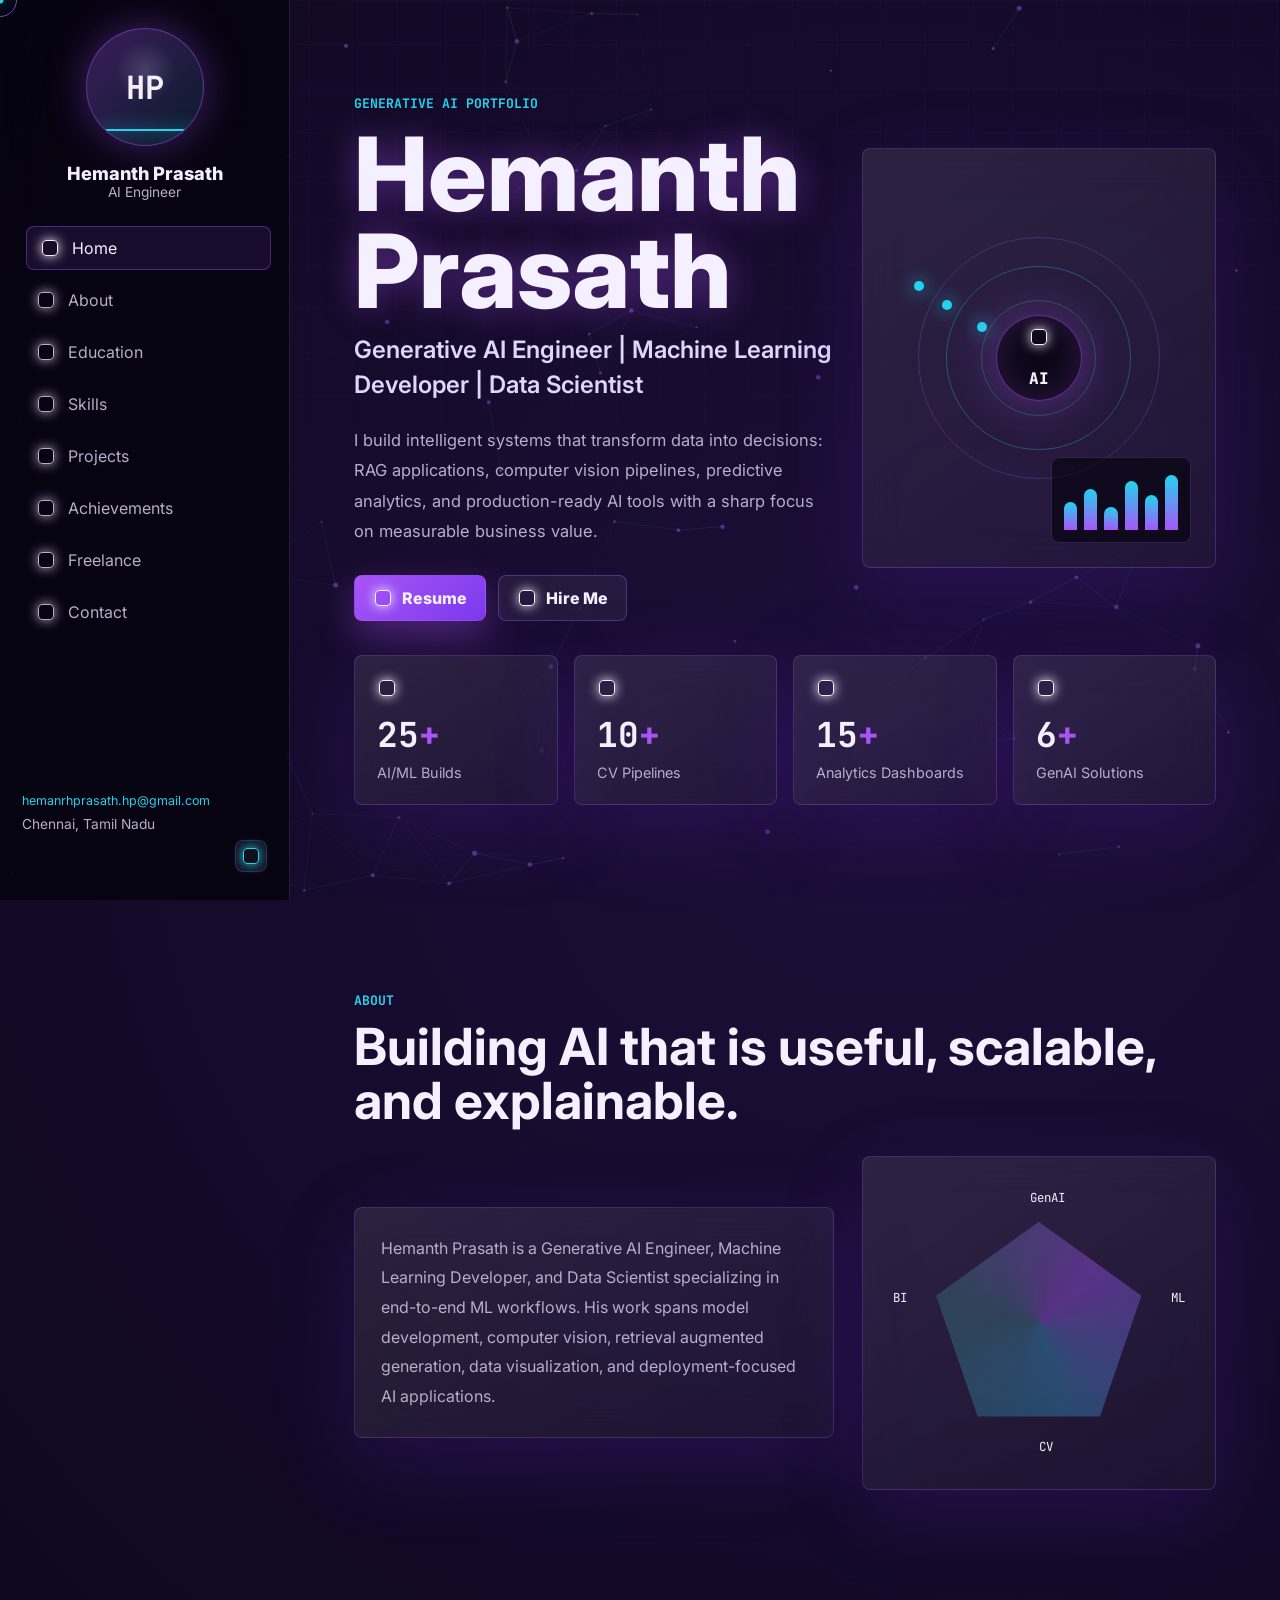
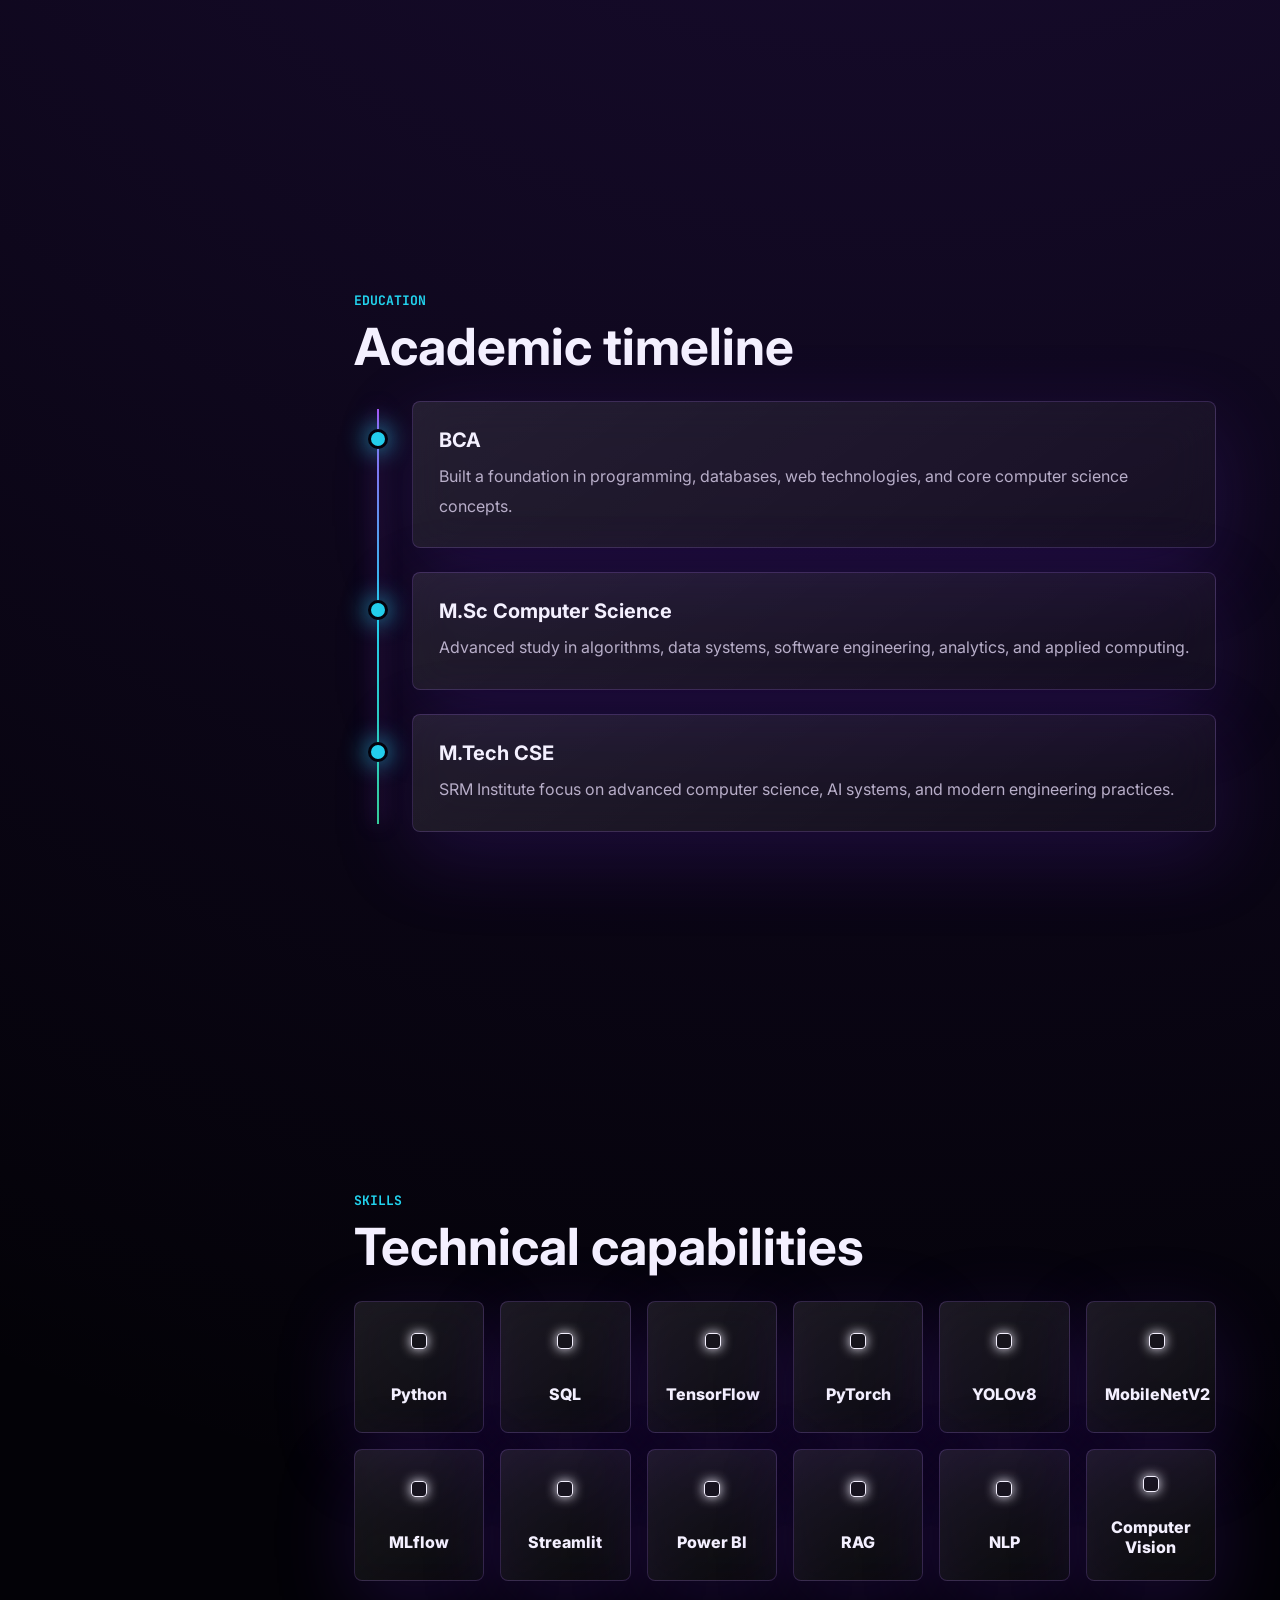
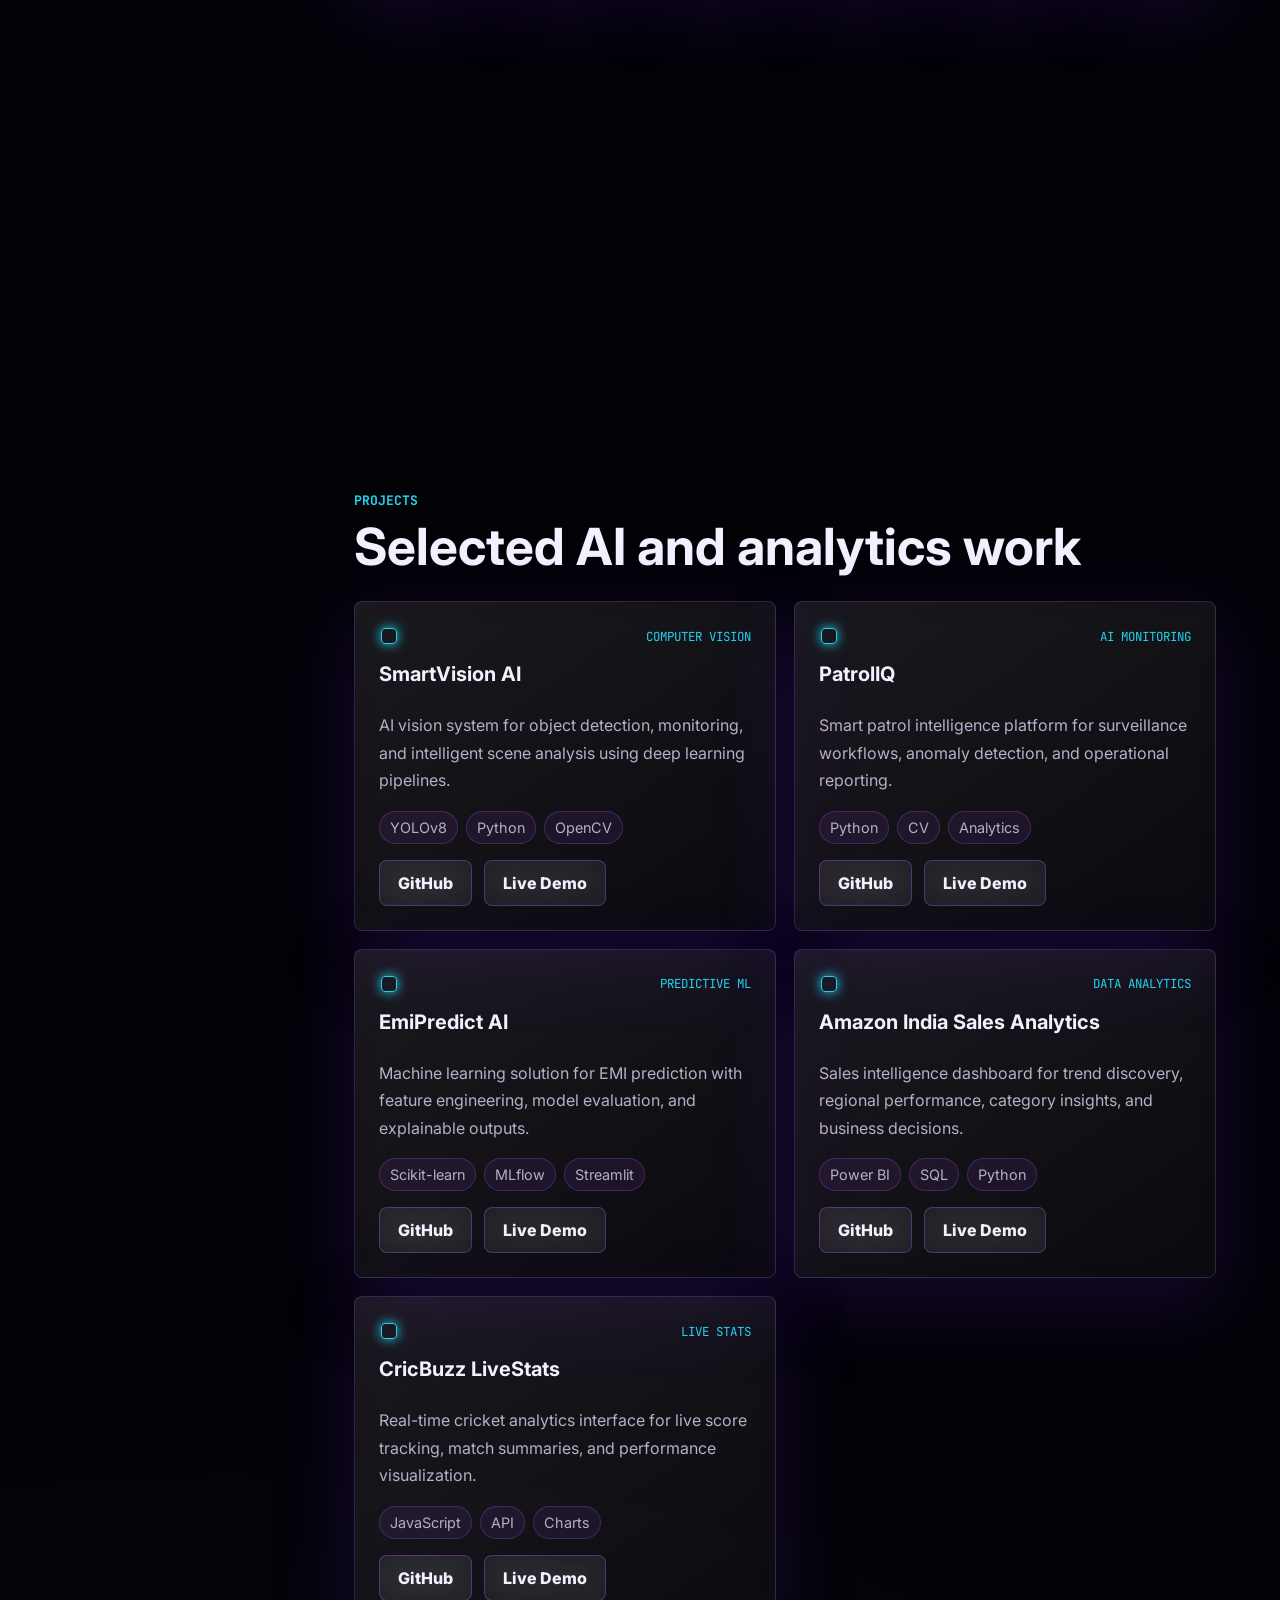
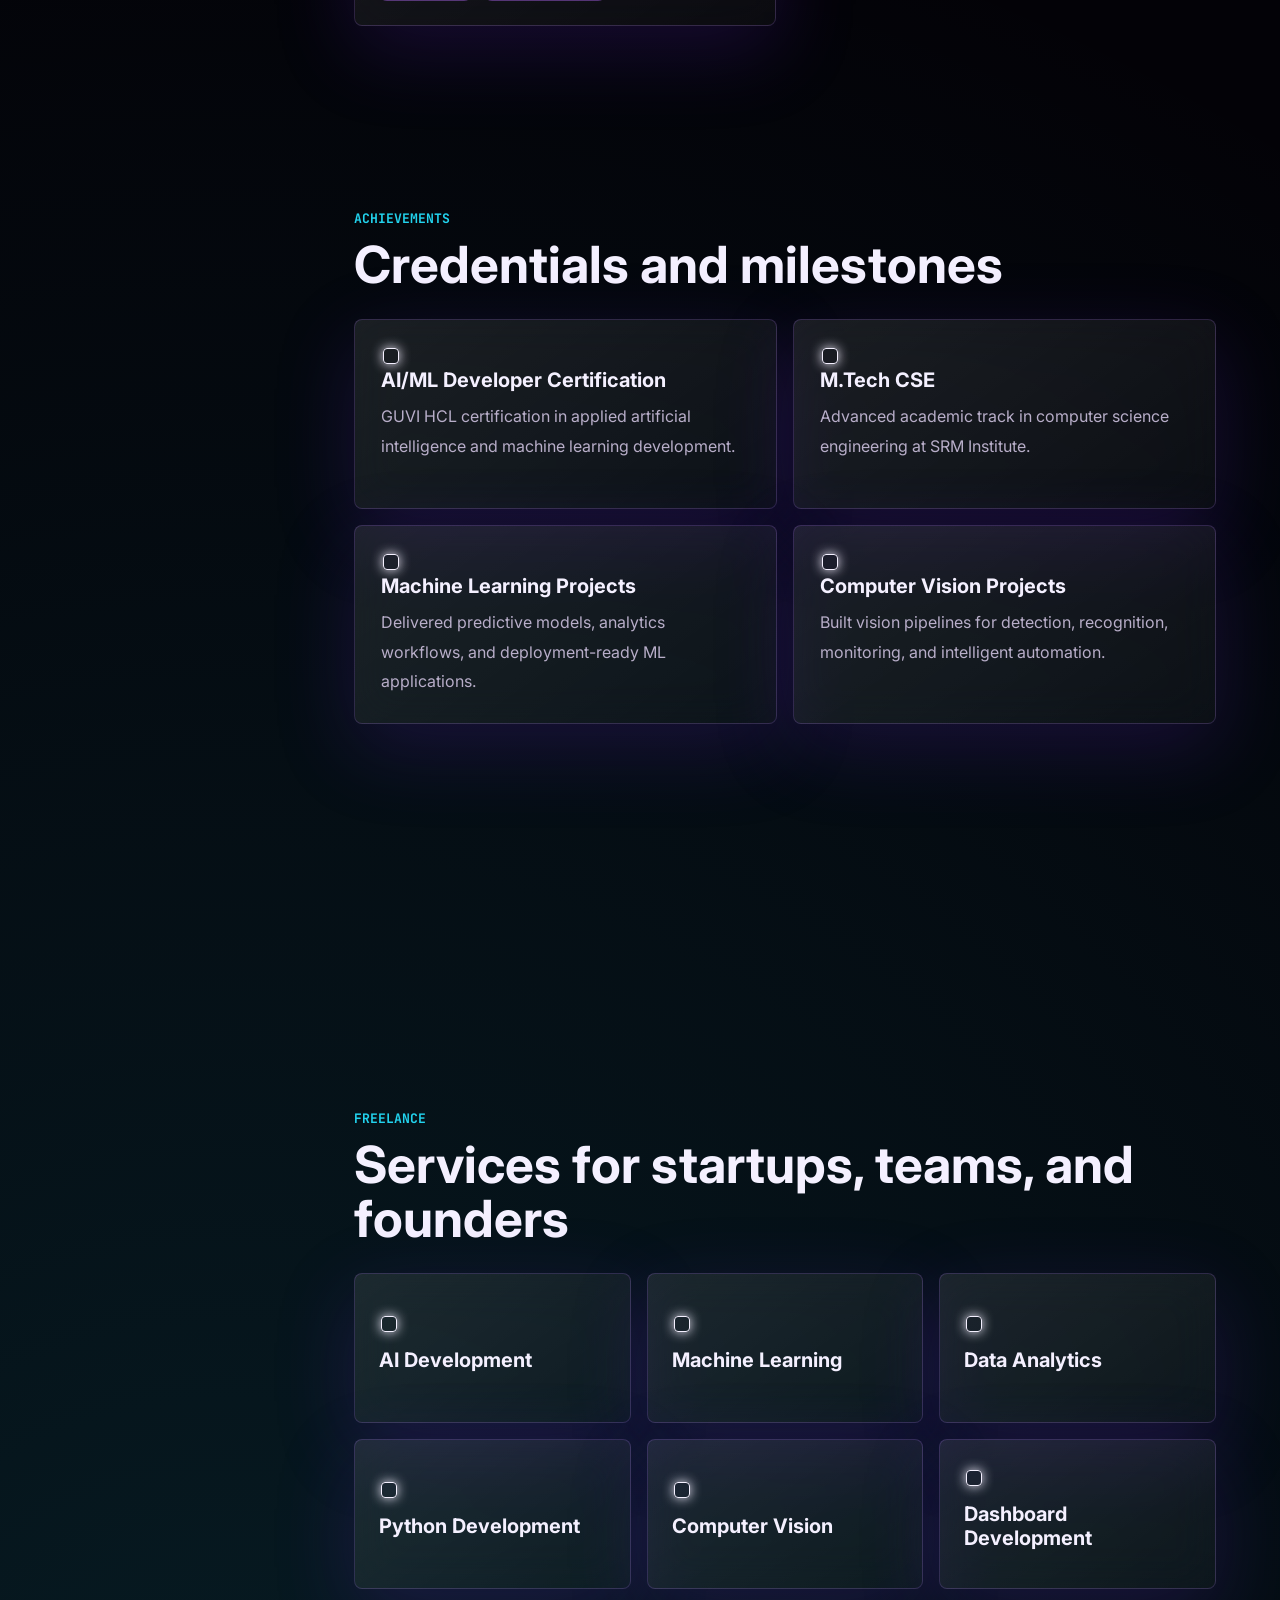
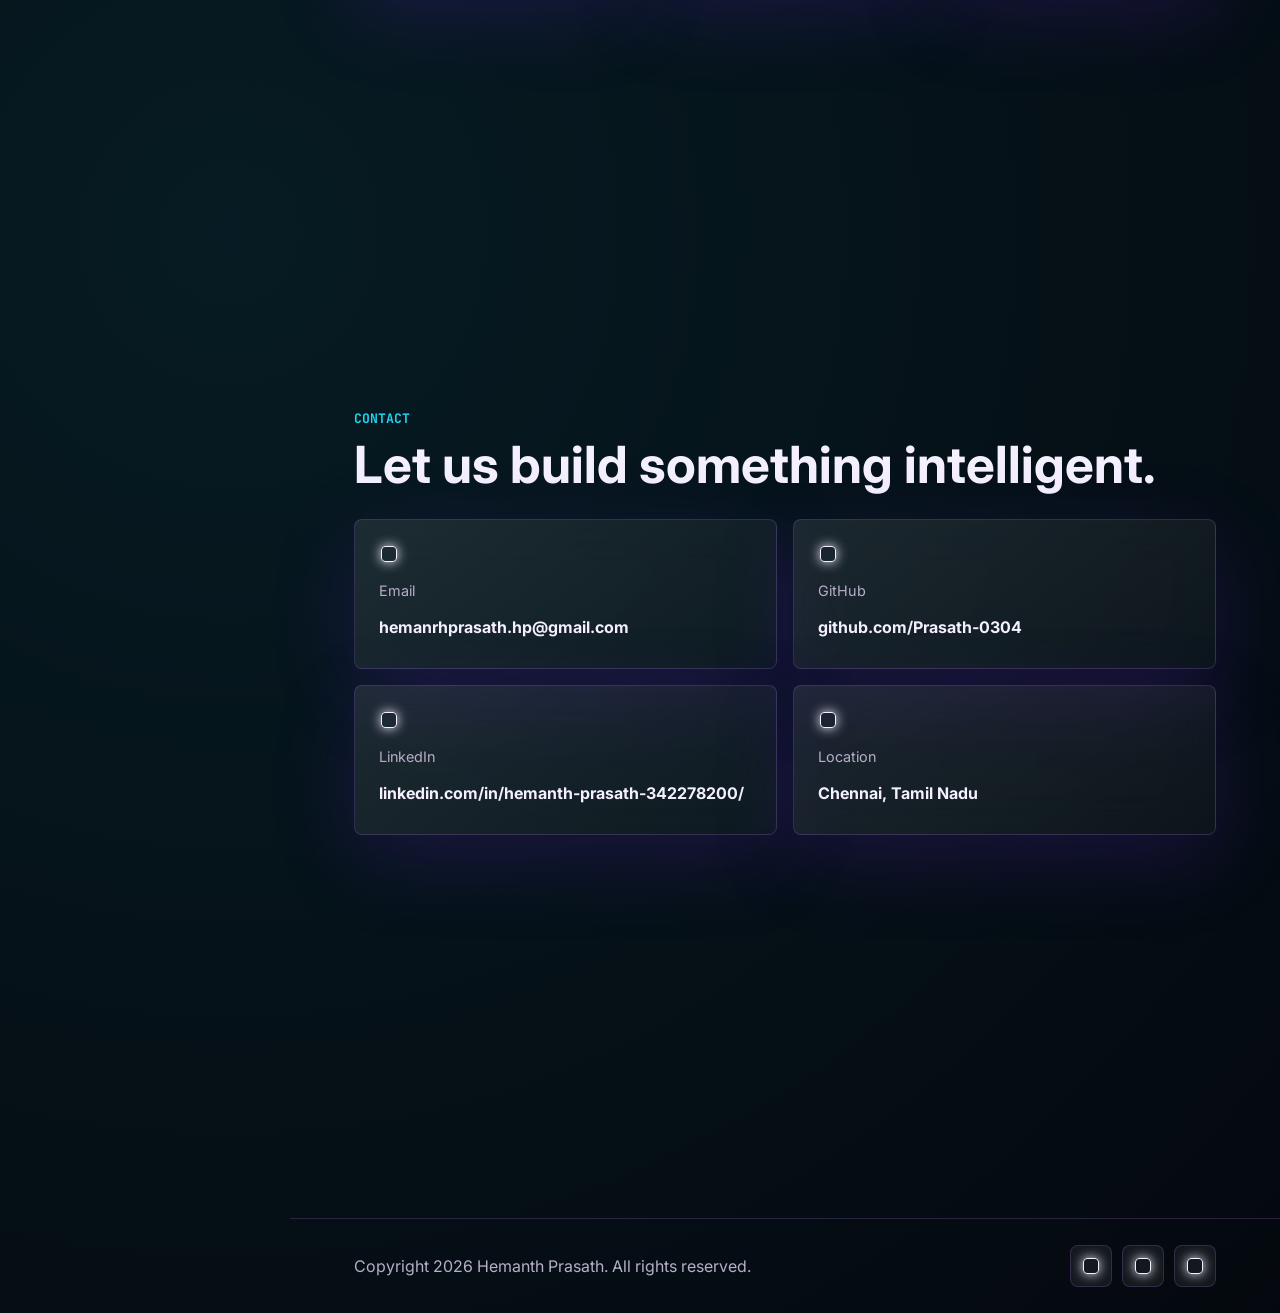
==== index.html @ 5773d4ce "Add files via upload" ====
<!DOCTYPE html>
<html lang="en">
<head>
  <meta charset="UTF-8">
  <meta name="viewport" content="width=device-width, initial-scale=1.0">
  <meta name="description" content="Premium futuristic portfolio of Hemanth Prasath, Generative AI Engineer, Machine Learning Developer, and Data Scientist.">
  <title>Hemanth Prasath | Generative AI Engineer</title>
  <link rel="preconnect" href="https://fonts.googleapis.com">
  <link rel="preconnect" href="https://fonts.gstatic.com" crossorigin>
  <link href="https://fonts.googleapis.com/css2?family=Inter:wght@400;500;600;700;800&family=JetBrains+Mono:wght@500;700&display=swap" rel="stylesheet">
  <link rel="stylesheet" href="style.css">
</head>
<body>
  <div class="loader" id="loader" aria-label="Loading portfolio">
    <div class="loader-core">
      <span></span>
      <p>Initializing AI Portfolio</p>
    </div>
  </div>

  <div class="cursor-dot" aria-hidden="true"></div>
  <div class="cursor-ring" aria-hidden="true"></div>
  <div class="scroll-progress" id="scrollProgress" aria-hidden="true"></div>
  <canvas id="neuralCanvas" aria-hidden="true"></canvas>

  <aside class="sidebar" aria-label="Primary navigation">
    <div class="profile">
      <div class="profile-image" aria-label="Profile image">
        <img src="assets/images/profile.png" alt="Hemanth Prasath" onerror="this.style.display='none'; this.nextElementSibling.style.display='grid';">
        <span style="display:none;">HP</span>
        <div class="scan-line"></div>
      </div>
      <h2>Hemanth Prasath</h2>
      <p>AI Engineer</p>
    </div>

    <nav class="nav-links">
      <a href="#home" class="active"><i data-lucide="home"></i><span>Home</span></a>
      <a href="#about"><i data-lucide="user-round"></i><span>About</span></a>
      <a href="#education"><i data-lucide="graduation-cap"></i><span>Education</span></a>
      <a href="#skills"><i data-lucide="cpu"></i><span>Skills</span></a>
      <a href="#projects"><i data-lucide="folder-code"></i><span>Projects</span></a>
      <a href="#achievements"><i data-lucide="award"></i><span>Achievements</span></a>
      <a href="#freelance"><i data-lucide="briefcase-business"></i><span>Freelance</span></a>
      <a href="#contact"><i data-lucide="send"></i><span>Contact</span></a>
    </nav>

    <div class="sidebar-footer">
      <a href="mailto:hemanrhprasath.hp@gmail.com">hemanrhprasath.hp@gmail.com</a>
      <span>Chennai, Tamil Nadu</span>
      <a href="admin/login.html" class="admin-gate" title="Admin Login"><i data-lucide="lock"></i></a>
    </div>
  </aside>

  <main class="content">
    <section id="home" class="hero section">
      <div class="hero-grid">
        <div class="hero-copy reveal">
          <p class="eyebrow">Generative AI Portfolio</p>
          <h1>Hemanth Prasath</h1>
          <h3>Generative AI Engineer | Machine Learning Developer | Data Scientist</h3>
          <p class="intro">
            I build intelligent systems that transform data into decisions: RAG applications, computer vision pipelines,
            predictive analytics, and production-ready AI tools with a sharp focus on measurable business value.
          </p>
          <div class="hero-actions">
            <a class="btn primary" href="assets/resume.pdf" download><i data-lucide="download"></i>Resume</a>
            <a class="btn secondary" href="#contact"><i data-lucide="handshake"></i>Hire Me</a>
          </div>
        </div>

        <div class="hero-panel reveal">
          <div class="ai-orbit">
            <div class="orbit-ring ring-one"></div>
            <div class="orbit-ring ring-two"></div>
            <div class="orbit-ring ring-three"></div>
            <div class="core-chip">
              <i data-lucide="brain-circuit"></i>
              <span>AI</span>
            </div>
          </div>
          <div class="mini-graph" aria-label="Animated analytics graph">
            <span style="--height: 46%"></span>
            <span style="--height: 68%"></span>
            <span style="--height: 38%"></span>
            <span style="--height: 82%"></span>
            <span style="--height: 58%"></span>
            <span style="--height: 92%"></span>
          </div>
        </div>
      </div>

      <div class="stats-grid reveal">
        <article class="stat-card">
          <i data-lucide="layers-3"></i>
          <strong data-counter="25">0</strong>
          <span>AI/ML Builds</span>
        </article>
        <article class="stat-card">
          <i data-lucide="scan-eye"></i>
          <strong data-counter="10">0</strong>
          <span>CV Pipelines</span>
        </article>
        <article class="stat-card">
          <i data-lucide="database-zap"></i>
          <strong data-counter="15">0</strong>
          <span>Analytics Dashboards</span>
        </article>
        <article class="stat-card">
          <i data-lucide="sparkles"></i>
          <strong data-counter="6">0</strong>
          <span>GenAI Solutions</span>
        </article>
      </div>
    </section>

    <section id="about" class="section">
      <div class="section-header reveal">
        <p class="eyebrow">About</p>
        <h2>Building AI that is useful, scalable, and explainable.</h2>
      </div>
      <div class="about-grid">
        <div class="glass-card reveal">
          <p>
            Hemanth Prasath is a Generative AI Engineer, Machine Learning Developer, and Data Scientist specializing in
            end-to-end ML workflows. His work spans model development, computer vision, retrieval augmented generation,
            data visualization, and deployment-focused AI applications.
          </p>
        </div>
        <div class="glass-card reveal">
          <div class="radar-chart">
            <div class="radar-grid"></div>
            <span class="radar-label l1">GenAI</span>
            <span class="radar-label l2">ML</span>
            <span class="radar-label l3">CV</span>
            <span class="radar-label l4">BI</span>
          </div>
        </div>
      </div>
    </section>

    <section id="education" class="section">
      <div class="section-header reveal">
        <p class="eyebrow">Education</p>
        <h2>Academic timeline</h2>
      </div>
      <div class="timeline">
        <article class="timeline-item reveal">
          <span class="timeline-dot"></span>
          <div class="glass-card">
            <h3>BCA</h3>
            <p>Built a foundation in programming, databases, web technologies, and core computer science concepts.</p>
          </div>
        </article>
        <article class="timeline-item reveal">
          <span class="timeline-dot"></span>
          <div class="glass-card">
            <h3>M.Sc Computer Science</h3>
            <p>Advanced study in algorithms, data systems, software engineering, analytics, and applied computing.</p>
          </div>
        </article>
        <article class="timeline-item reveal">
          <span class="timeline-dot"></span>
          <div class="glass-card">
            <h3>M.Tech CSE</h3>
            <p>SRM Institute focus on advanced computer science, AI systems, and modern engineering practices.</p>
          </div>
        </article>
      </div>
    </section>

    <section id="skills" class="section">
      <div class="section-header reveal">
        <p class="eyebrow">Skills</p>
        <h2>Technical capabilities</h2>
      </div>
      <div class="skills-grid">
        <article class="skill-card reveal"><i data-lucide="code-2"></i><span>Python</span></article>
        <article class="skill-card reveal"><i data-lucide="database"></i><span>SQL</span></article>
        <article class="skill-card reveal"><i data-lucide="network"></i><span>TensorFlow</span></article>
        <article class="skill-card reveal"><i data-lucide="flame"></i><span>PyTorch</span></article>
        <article class="skill-card reveal"><i data-lucide="scan-search"></i><span>YOLOv8</span></article>
        <article class="skill-card reveal"><i data-lucide="smartphone"></i><span>MobileNetV2</span></article>
        <article class="skill-card reveal"><i data-lucide="git-branch"></i><span>MLflow</span></article>
        <article class="skill-card reveal"><i data-lucide="panel-top"></i><span>Streamlit</span></article>
        <article class="skill-card reveal"><i data-lucide="bar-chart-3"></i><span>Power BI</span></article>
        <article class="skill-card reveal"><i data-lucide="messages-square"></i><span>RAG</span></article>
        <article class="skill-card reveal"><i data-lucide="text-search"></i><span>NLP</span></article>
        <article class="skill-card reveal"><i data-lucide="eye"></i><span>Computer Vision</span></article>
      </div>
    </section>

    <section id="projects" class="section">
      <div class="section-header reveal">
        <p class="eyebrow">Projects</p>
        <h2>Selected AI and analytics work</h2>
      </div>
      <div class="project-grid">
        <article class="project-card reveal">
          <div class="project-top"><i data-lucide="scan-eye"></i><span>Computer Vision</span></div>
          <h3>SmartVision AI</h3>
          <p>AI vision system for object detection, monitoring, and intelligent scene analysis using deep learning pipelines.</p>
          <div class="stack"><span>YOLOv8</span><span>Python</span><span>OpenCV</span></div>
          <div class="project-actions"><a href="#" class="btn ghost">GitHub</a><a href="#" class="btn ghost">Live Demo</a></div>
        </article>
        <article class="project-card reveal">
          <div class="project-top"><i data-lucide="shield-check"></i><span>AI Monitoring</span></div>
          <h3>PatrolIQ</h3>
          <p>Smart patrol intelligence platform for surveillance workflows, anomaly detection, and operational reporting.</p>
          <div class="stack"><span>Python</span><span>CV</span><span>Analytics</span></div>
          <div class="project-actions"><a href="#" class="btn ghost">GitHub</a><a href="#" class="btn ghost">Live Demo</a></div>
        </article>
        <article class="project-card reveal">
          <div class="project-top"><i data-lucide="calculator"></i><span>Predictive ML</span></div>
          <h3>EmiPredict AI</h3>
          <p>Machine learning solution for EMI prediction with feature engineering, model evaluation, and explainable outputs.</p>
          <div class="stack"><span>Scikit-learn</span><span>MLflow</span><span>Streamlit</span></div>
          <div class="project-actions"><a href="#" class="btn ghost">GitHub</a><a href="#" class="btn ghost">Live Demo</a></div>
        </article>
        <article class="project-card reveal">
          <div class="project-top"><i data-lucide="shopping-bag"></i><span>Data Analytics</span></div>
          <h3>Amazon India Sales Analytics</h3>
          <p>Sales intelligence dashboard for trend discovery, regional performance, category insights, and business decisions.</p>
          <div class="stack"><span>Power BI</span><span>SQL</span><span>Python</span></div>
          <div class="project-actions"><a href="#" class="btn ghost">GitHub</a><a href="#" class="btn ghost">Live Demo</a></div>
        </article>
        <article class="project-card reveal">
          <div class="project-top"><i data-lucide="activity"></i><span>Live Stats</span></div>
          <h3>CricBuzz LiveStats</h3>
          <p>Real-time cricket analytics interface for live score tracking, match summaries, and performance visualization.</p>
          <div class="stack"><span>JavaScript</span><span>API</span><span>Charts</span></div>
          <div class="project-actions"><a href="#" class="btn ghost">GitHub</a><a href="#" class="btn ghost">Live Demo</a></div>
        </article>
      </div>
    </section>

    <section id="achievements" class="section">
      <div class="section-header reveal">
        <p class="eyebrow">Achievements</p>
        <h2>Credentials and milestones</h2>
      </div>
      <div class="achievement-grid">
        <article class="glass-card achievement-card reveal"><i data-lucide="badge-check"></i><h3>AI/ML Developer Certification</h3><p>GUVI HCL certification in applied artificial intelligence and machine learning development.</p></article>
        <article class="glass-card achievement-card reveal"><i data-lucide="graduation-cap"></i><h3>M.Tech CSE</h3><p>Advanced academic track in computer science engineering at SRM Institute.</p></article>
        <article class="glass-card achievement-card reveal"><i data-lucide="workflow"></i><h3>Machine Learning Projects</h3><p>Delivered predictive models, analytics workflows, and deployment-ready ML applications.</p></article>
        <article class="glass-card achievement-card reveal"><i data-lucide="camera"></i><h3>Computer Vision Projects</h3><p>Built vision pipelines for detection, recognition, monitoring, and intelligent automation.</p></article>
      </div>
    </section>

    <section id="freelance" class="section">
      <div class="section-header reveal">
        <p class="eyebrow">Freelance</p>
        <h2>Services for startups, teams, and founders</h2>
      </div>
      <div class="services-grid">
        <article class="service-card reveal"><i data-lucide="brain"></i><h3>AI Development</h3></article>
        <article class="service-card reveal"><i data-lucide="bot"></i><h3>Machine Learning</h3></article>
        <article class="service-card reveal"><i data-lucide="chart-no-axes-combined"></i><h3>Data Analytics</h3></article>
        <article class="service-card reveal"><i data-lucide="file-code-2"></i><h3>Python Development</h3></article>
        <article class="service-card reveal"><i data-lucide="scan-line"></i><h3>Computer Vision</h3></article>
        <article class="service-card reveal"><i data-lucide="layout-dashboard"></i><h3>Dashboard Development</h3></article>
      </div>
    </section>

    <section id="contact" class="section contact-section">
      <div class="section-header reveal">
        <p class="eyebrow">Contact</p>
        <h2>Let us build something intelligent.</h2>
      </div>
      <div class="contact-grid">
        <a class="contact-card reveal" href="mailto:hemanrhprasath.hp@gmail.com"><i data-lucide="mail"></i><span>Email</span><strong>hemanrhprasath.hp@gmail.com</strong></a>
        <a class="contact-card reveal" href="https://github.com/Prasath-0304" target="_blank" rel="noreferrer"><i data-lucide="github"></i><span>GitHub</span><strong>github.com/Prasath-0304</strong></a>
        <a class="contact-card reveal" href="https://www.linkedin.com/in/hemanth-prasath-342278200/" target="_blank" rel="noreferrer"><i data-lucide="linkedin"></i><span>LinkedIn</span><strong>linkedin.com/in/hemanth-prasath-342278200/</strong></a>
        <div class="contact-card reveal"><i data-lucide="map-pin"></i><span>Location</span><strong>Chennai, Tamil Nadu</strong></div>
      </div>
    </section>

    <footer class="footer">
      <p>Copyright 2026 Hemanth Prasath. All rights reserved.</p>
      <div class="footer-links">
        <a href="#" aria-label="GitHub"><i data-lucide="github"></i></a>
        <a href="#" aria-label="LinkedIn"><i data-lucide="linkedin"></i></a>
        <a href="mailto:hemanrhprasath.hp@gmail.com" aria-label="Email"><i data-lucide="mail"></i></a>
      </div>
    </footer>
  </main>

  <button class="back-to-top" id="backToTop" aria-label="Back to top">
    <i data-lucide="arrow-up"></i>
  </button>

  <script src="https://unpkg.com/lucide@latest/dist/umd/lucide.min.js"></script>
  <script src="content-loader.js"></script>
  <script src="script.js"></script>
</body>
</html>
---- style.css ----
:root {
  --bg: #030207;
  --panel: rgba(20, 14, 36, 0.66);
  --panel-strong: rgba(28, 20, 48, 0.84);
  --line: rgba(180, 126, 255, 0.2);
  --text: #f4f0ff;
  --muted: #b8aec9;
  --purple: #a855f7;
  --violet: #7c3aed;
  --cyan: #22d3ee;
  --green: #34d399;
  --shadow: 0 24px 80px rgba(89, 35, 180, 0.24);
  --sidebar: 290px;
  --radius: 8px;
}

/* Base reset and global canvas atmosphere */
* {
  box-sizing: border-box;
  margin: 0;
  padding: 0;
}

html {
  scroll-behavior: smooth;
}

body {
  min-height: 100vh;
  overflow-x: hidden;
  background:
    radial-gradient(circle at 70% 10%, rgba(124, 58, 237, 0.22), transparent 34%),
    radial-gradient(circle at 18% 86%, rgba(34, 211, 238, 0.12), transparent 30%),
    var(--bg);
  color: var(--text);
  cursor: none;
  font-family: Inter, system-ui, -apple-system, BlinkMacSystemFont, "Segoe UI", sans-serif;
}

a {
  color: inherit;
  text-decoration: none;
}

button,
a {
  -webkit-tap-highlight-color: transparent;
}

svg {
  width: 20px;
  height: 20px;
  stroke-width: 1.8;
}

i[data-lucide] {
  display: inline-grid;
  place-items: center;
  width: 20px;
  height: 20px;
}

i[data-lucide]::before {
  content: "";
  width: 14px;
  height: 14px;
  border: 1px solid currentColor;
  border-radius: 4px;
  box-shadow: 0 0 12px currentColor;
}

#neuralCanvas {
  position: fixed;
  inset: 0;
  z-index: -2;
  width: 100%;
  height: 100%;
  opacity: 0.62;
}

body::before {
  content: "";
  position: fixed;
  inset: 0;
  z-index: -1;
  pointer-events: none;
  background-image:
    linear-gradient(rgba(168, 85, 247, 0.06) 1px, transparent 1px),
    linear-gradient(90deg, rgba(168, 85, 247, 0.06) 1px, transparent 1px);
  background-size: 44px 44px;
  mask-image: linear-gradient(to bottom, rgba(0, 0, 0, 0.7), transparent 82%);
}

.loader {
  position: fixed;
  inset: 0;
  z-index: 50;
  display: grid;
  place-items: center;
  background: #020106;
  transition: opacity 0.6s ease, visibility 0.6s ease;
}

.loader.hidden {
  opacity: 0;
  visibility: hidden;
}

.loader-core {
  display: grid;
  gap: 18px;
  place-items: center;
  color: var(--muted);
  font-family: "JetBrains Mono", monospace;
  font-size: 0.8rem;
  letter-spacing: 0;
  text-transform: uppercase;
}

.loader-core span {
  width: 72px;
  height: 72px;
  border: 1px solid rgba(168, 85, 247, 0.25);
  border-top-color: var(--purple);
  border-right-color: var(--cyan);
  border-radius: 50%;
  box-shadow: 0 0 38px rgba(168, 85, 247, 0.45);
  animation: spin 1.05s linear infinite;
}

.cursor-dot,
.cursor-ring {
  position: fixed;
  z-index: 60;
  pointer-events: none;
  border-radius: 50%;
  transform: translate(-50%, -50%);
}

.cursor-dot {
  width: 7px;
  height: 7px;
  background: var(--cyan);
  box-shadow: 0 0 18px var(--cyan);
}

.cursor-ring {
  width: 34px;
  height: 34px;
  border: 1px solid rgba(168, 85, 247, 0.75);
  transition: width 0.18s ease, height 0.18s ease, border-color 0.18s ease;
}

.cursor-ring.hover {
  width: 48px;
  height: 48px;
  border-color: var(--cyan);
}

.scroll-progress {
  position: fixed;
  top: 0;
  left: 0;
  z-index: 45;
  width: 0%;
  height: 3px;
  background: linear-gradient(90deg, var(--purple), var(--cyan), var(--green));
  box-shadow: 0 0 24px rgba(168, 85, 247, 0.75);
}

.sidebar {
  position: fixed;
  inset: 0 auto 0 0;
  z-index: 20;
  width: var(--sidebar);
  display: flex;
  flex-direction: column;
  gap: 26px;
  padding: 28px 22px;
  border-right: 1px solid var(--line);
  background: rgba(5, 3, 12, 0.78);
  backdrop-filter: blur(24px);
}

.profile {
  text-align: center;
}

.profile-image {
  position: relative;
  display: grid;
  place-items: center;
  width: 118px;
  height: 118px;
  margin: 0 auto 16px;
  overflow: hidden;
  border: 1px solid rgba(168, 85, 247, 0.46);
  border-radius: 50%;
  background:
    linear-gradient(135deg, rgba(168, 85, 247, 0.32), rgba(34, 211, 238, 0.12)),
    radial-gradient(circle at 50% 36%, rgba(255, 255, 255, 0.18), transparent 32%);
  box-shadow: 0 0 42px rgba(168, 85, 247, 0.38);
}

.profile-image img {
  width: 100%;
  height: 100%;
  object-fit: cover;
}

.profile-image span {
  font-family: "JetBrains Mono", monospace;
  font-size: 2rem;
  font-weight: 700;
}

.scan-line {
  position: absolute;
  inset: auto 8px 14px;
  height: 2px;
  background: var(--cyan);
  box-shadow: 0 0 16px var(--cyan);
  animation: scan 2.8s ease-in-out infinite;
}

.profile h2 {
  font-size: 1.14rem;
  font-weight: 800;
}

.profile p,
.sidebar-footer span {
  color: var(--muted);
  font-size: 0.86rem;
}

.nav-links {
  display: grid;
  gap: 8px;
}

.nav-links a {
  display: flex;
  align-items: center;
  gap: 12px;
  min-height: 44px;
  padding: 11px 13px;
  border: 1px solid transparent;
  border-radius: var(--radius);
  color: var(--muted);
  transition: transform 0.22s ease, color 0.22s ease, border-color 0.22s ease, background 0.22s ease;
}

.nav-links a:hover,
.nav-links a.active {
  color: var(--text);
  border-color: rgba(168, 85, 247, 0.38);
  background: rgba(168, 85, 247, 0.12);
  transform: translateX(4px);
}

.nav-links a.active svg {
  color: var(--cyan);
}

.sidebar-footer {
  display: grid;
  gap: 8px;
  margin-top: auto;
  color: var(--muted);
  font-size: 0.78rem;
}

.sidebar-footer a {
  color: var(--cyan);
  overflow-wrap: anywhere;
}

.admin-gate {
  display: grid;
  place-items: center;
  width: 32px;
  height: 32px;
  border: 1px solid var(--line);
  border-radius: var(--radius);
  background: rgba(255, 255, 255, 0.05);
  color: var(--muted);
  transition: all 0.22s ease;
  justify-self: end;
}

.admin-gate:hover {
  border-color: var(--purple);
  color: var(--cyan);
  transform: scale(1.05);
}

.admin-gate svg {
  width: 16px;
  height: 16px;
}

.content {
  width: calc(100% - var(--sidebar));
  margin-left: var(--sidebar);
}

.section {
  min-height: 100vh;
  padding: 92px clamp(22px, 5vw, 74px);
  scroll-margin-top: 20px;
}

.hero {
  display: grid;
  align-content: center;
  gap: 34px;
}

.hero-grid,
.about-grid {
  display: grid;
  grid-template-columns: minmax(0, 1.15fr) minmax(320px, 0.85fr);
  gap: 28px;
  align-items: center;
}

.eyebrow {
  color: var(--cyan);
  font-family: "JetBrains Mono", monospace;
  font-size: 0.82rem;
  font-weight: 700;
  letter-spacing: 0;
  text-transform: uppercase;
}

h1,
h2,
h3 {
  letter-spacing: 0;
}

h1 {
  max-width: 900px;
  margin: 14px 0;
  font-size: clamp(3rem, 8vw, 6.8rem);
  line-height: 0.94;
  font-weight: 800;
  text-shadow: 0 0 34px rgba(168, 85, 247, 0.44);
}

.hero-copy h3 {
  max-width: 860px;
  color: #ddd6fe;
  font-size: clamp(1.05rem, 2vw, 1.5rem);
  font-weight: 600;
  line-height: 1.45;
}

.intro {
  max-width: 760px;
  margin: 22px 0 28px;
  color: var(--muted);
  font-size: 1.03rem;
  line-height: 1.85;
}

.hero-actions,
.project-actions {
  display: flex;
  flex-wrap: wrap;
  gap: 12px;
}

.btn {
  display: inline-flex;
  align-items: center;
  justify-content: center;
  gap: 9px;
  min-height: 46px;
  padding: 0 18px;
  border: 1px solid rgba(168, 85, 247, 0.38);
  border-radius: var(--radius);
  font-weight: 800;
  transition: transform 0.22s ease, box-shadow 0.22s ease, background 0.22s ease;
}

.btn:hover {
  transform: translateY(-3px);
}

.btn.primary {
  background: linear-gradient(135deg, var(--purple), var(--violet));
  box-shadow: 0 14px 36px rgba(168, 85, 247, 0.38);
}

.btn.secondary,
.btn.ghost {
  background: rgba(255, 255, 255, 0.055);
  backdrop-filter: blur(16px);
}

.hero-panel,
.glass-card,
.stat-card,
.project-card,
.skill-card,
.service-card,
.contact-card {
  position: relative;
  overflow: hidden;
  border: 1px solid var(--line);
  border-radius: var(--radius);
  background: linear-gradient(145deg, rgba(255, 255, 255, 0.095), rgba(255, 255, 255, 0.035));
  box-shadow: var(--shadow);
  backdrop-filter: blur(22px);
}

.hero-panel::before,
.glass-card::before,
.project-card::before,
.skill-card::before,
.service-card::before,
.contact-card::before,
.stat-card::before {
  content: "";
  position: absolute;
  inset: 0;
  opacity: 0;
  background: linear-gradient(135deg, rgba(168, 85, 247, 0.22), rgba(34, 211, 238, 0.08));
  transition: opacity 0.25s ease;
}

.hero-panel:hover::before,
.glass-card:hover::before,
.project-card:hover::before,
.skill-card:hover::before,
.service-card:hover::before,
.contact-card:hover::before,
.stat-card:hover::before {
  opacity: 1;
}

.hero-panel {
  min-height: 420px;
  display: grid;
  place-items: center;
  padding: 32px;
}

.ai-orbit {
  position: relative;
  width: min(100%, 330px);
  aspect-ratio: 1;
}

.orbit-ring {
  position: absolute;
  inset: 8%;
  border: 1px solid rgba(168, 85, 247, 0.28);
  border-radius: 50%;
  animation: rotate 16s linear infinite;
}

.ring-two {
  inset: 18%;
  border-color: rgba(34, 211, 238, 0.32);
  animation-duration: 10s;
  animation-direction: reverse;
}

.ring-three {
  inset: 30%;
  border-color: rgba(52, 211, 153, 0.28);
  animation-duration: 7s;
}

.orbit-ring::after {
  content: "";
  position: absolute;
  top: 18%;
  left: -5px;
  width: 10px;
  height: 10px;
  border-radius: 50%;
  background: var(--cyan);
  box-shadow: 0 0 18px var(--cyan);
}

.core-chip {
  position: absolute;
  inset: 35%;
  display: grid;
  place-items: center;
  border: 1px solid rgba(168, 85, 247, 0.55);
  border-radius: 50%;
  background: rgba(9, 6, 18, 0.9);
  box-shadow: inset 0 0 35px rgba(168, 85, 247, 0.2), 0 0 48px rgba(168, 85, 247, 0.38);
}

.core-chip svg {
  width: 42px;
  height: 42px;
  color: var(--cyan);
}

.core-chip span {
  font-family: "JetBrains Mono", monospace;
  font-weight: 800;
}

.mini-graph {
  position: absolute;
  right: 24px;
  bottom: 24px;
  display: flex;
  align-items: end;
  gap: 7px;
  width: 140px;
  height: 86px;
  padding: 12px;
  border: 1px solid var(--line);
  border-radius: var(--radius);
  background: rgba(2, 1, 8, 0.56);
}

.mini-graph span {
  flex: 1;
  height: var(--height);
  border-radius: 999px 999px 2px 2px;
  background: linear-gradient(var(--cyan), var(--purple));
  animation: barPulse 1.8s ease-in-out infinite alternate;
}

.stats-grid,
.skills-grid,
.achievement-grid,
.services-grid,
.contact-grid {
  display: grid;
  grid-template-columns: repeat(4, minmax(0, 1fr));
  gap: 16px;
}

.stat-card {
  min-height: 146px;
  padding: 22px;
}

.stat-card svg,
.achievement-card svg,
.service-card svg,
.contact-card svg {
  color: var(--cyan);
}

.stat-card strong {
  display: block;
  margin: 12px 0 5px;
  font-family: "JetBrains Mono", monospace;
  font-size: 2.15rem;
}

.stat-card strong::after {
  content: "+";
  color: var(--purple);
}

.stat-card span,
.stack span,
.contact-card span {
  color: var(--muted);
  font-size: 0.9rem;
}

.section-header {
  max-width: 850px;
  margin-bottom: 28px;
}

.section-header h2 {
  margin-top: 10px;
  font-size: clamp(2rem, 4vw, 3.7rem);
  line-height: 1.06;
}

.glass-card {
  padding: 26px;
}

.glass-card p {
  position: relative;
  color: var(--muted);
  line-height: 1.85;
}

.radar-chart {
  position: relative;
  min-height: 280px;
}

.radar-grid {
  position: absolute;
  inset: 28px;
  background:
    conic-gradient(from 45deg, rgba(168, 85, 247, 0.34), rgba(34, 211, 238, 0.26), rgba(52, 211, 153, 0.2), rgba(168, 85, 247, 0.34));
  clip-path: polygon(50% 5%, 92% 38%, 75% 92%, 25% 92%, 8% 38%);
  filter: drop-shadow(0 0 30px rgba(168, 85, 247, 0.3));
}

.radar-grid::before {
  content: "";
  position: absolute;
  inset: 16%;
  border: 1px solid rgba(255, 255, 255, 0.22);
  clip-path: inherit;
}

.radar-label {
  position: absolute;
  color: var(--text);
  font-family: "JetBrains Mono", monospace;
  font-size: 0.78rem;
}

.l1 { top: 6px; left: 47%; }
.l2 { top: 38%; right: 4px; }
.l3 { bottom: 8px; left: 50%; }
.l4 { top: 38%; left: 4px; }

.timeline {
  position: relative;
  display: grid;
  gap: 24px;
  max-width: 900px;
  margin-left: 14px;
}

.timeline::before {
  content: "";
  position: absolute;
  top: 8px;
  bottom: 8px;
  left: 9px;
  width: 2px;
  background: linear-gradient(var(--purple), var(--cyan), var(--green));
  box-shadow: 0 0 20px rgba(168, 85, 247, 0.7);
}

.timeline-item {
  position: relative;
  padding-left: 44px;
}

.timeline-dot {
  position: absolute;
  top: 28px;
  left: 0;
  width: 20px;
  height: 20px;
  border: 3px solid var(--bg);
  border-radius: 50%;
  background: var(--cyan);
  box-shadow: 0 0 24px var(--cyan);
}

.timeline h3,
.project-card h3,
.achievement-card h3,
.service-card h3 {
  position: relative;
  margin-bottom: 10px;
  font-size: 1.25rem;
}

.skills-grid {
  grid-template-columns: repeat(6, minmax(0, 1fr));
}

.skill-card {
  display: grid;
  place-items: center;
  gap: 13px;
  min-height: 132px;
  padding: 18px;
  font-weight: 800;
  text-align: center;
  transition: transform 0.24s ease, border-color 0.24s ease, box-shadow 0.24s ease;
}

.skill-card:hover,
.project-card:hover,
.service-card:hover,
.contact-card:hover,
.stat-card:hover {
  transform: translateY(-7px);
  border-color: rgba(34, 211, 238, 0.5);
  box-shadow: 0 26px 90px rgba(34, 211, 238, 0.16);
}

.skill-card svg {
  color: var(--purple);
}

.project-grid {
  display: grid;
  grid-template-columns: repeat(2, minmax(0, 1fr));
  gap: 18px;
}

.project-card {
  min-height: 300px;
  display: flex;
  flex-direction: column;
  gap: 16px;
  padding: 24px;
  transition: transform 0.24s ease, border-color 0.24s ease, box-shadow 0.24s ease;
}

.project-top {
  position: relative;
  display: flex;
  align-items: center;
  justify-content: space-between;
  gap: 12px;
  color: var(--cyan);
  font-family: "JetBrains Mono", monospace;
  font-size: 0.78rem;
  text-transform: uppercase;
}

.project-card p {
  position: relative;
  color: var(--muted);
  line-height: 1.72;
}

.stack {
  position: relative;
  display: flex;
  flex-wrap: wrap;
  gap: 8px;
  margin-top: auto;
}

.stack span {
  padding: 7px 10px;
  border: 1px solid rgba(168, 85, 247, 0.28);
  border-radius: 999px;
  background: rgba(168, 85, 247, 0.09);
}

.project-actions {
  position: relative;
}

.achievement-grid {
  grid-template-columns: repeat(2, minmax(0, 1fr));
}

.achievement-card {
  min-height: 190px;
}

.services-grid {
  grid-template-columns: repeat(3, minmax(0, 1fr));
}

.service-card {
  min-height: 150px;
  display: grid;
  align-content: center;
  gap: 14px;
  padding: 24px;
  transition: transform 0.24s ease, border-color 0.24s ease, box-shadow 0.24s ease;
}

.contact-grid {
  grid-template-columns: repeat(2, minmax(0, 1fr));
}

.contact-card {
  display: grid;
  gap: 10px;
  min-height: 150px;
  padding: 24px;
  transition: transform 0.24s ease, border-color 0.24s ease, box-shadow 0.24s ease;
}

.contact-card strong {
  position: relative;
  overflow-wrap: anywhere;
}

.footer {
  display: flex;
  align-items: center;
  justify-content: space-between;
  gap: 18px;
  padding: 26px clamp(22px, 5vw, 74px);
  border-top: 1px solid var(--line);
  color: var(--muted);
}

.footer-links {
  display: flex;
  gap: 10px;
}

.footer-links a,
.back-to-top {
  display: grid;
  place-items: center;
  width: 42px;
  height: 42px;
  border: 1px solid var(--line);
  border-radius: var(--radius);
  background: rgba(255, 255, 255, 0.06);
  color: var(--text);
}

.back-to-top {
  position: fixed;
  right: 22px;
  bottom: 22px;
  z-index: 30;
  opacity: 0;
  visibility: hidden;
  cursor: none;
  transition: opacity 0.25s ease, visibility 0.25s ease, transform 0.25s ease;
}

.back-to-top.visible {
  opacity: 1;
  visibility: visible;
}

.back-to-top:hover {
  transform: translateY(-4px);
}

.reveal {
  opacity: 0;
  transform: translateY(24px);
  transition: opacity 0.72s ease, transform 0.72s ease;
}

.reveal.visible {
  opacity: 1;
  transform: translateY(0);
}

@keyframes spin {
  to { transform: rotate(360deg); }
}

@keyframes scan {
  0%, 100% { transform: translateY(-34px); opacity: 0.35; }
  50% { transform: translateY(34px); opacity: 1; }
}

@keyframes rotate {
  to { transform: rotate(360deg); }
}

@keyframes barPulse {
  to { filter: brightness(1.4); transform: scaleY(0.86); }
}

@media (max-width: 1100px) {
  :root {
    --sidebar: 248px;
  }

  .hero-grid,
  .about-grid {
    grid-template-columns: 1fr;
  }

  .stats-grid,
  .skills-grid {
    grid-template-columns: repeat(3, minmax(0, 1fr));
  }
}

@media (max-width: 860px) {
  body {
    cursor: auto;
  }

  .cursor-dot,
  .cursor-ring {
    display: none;
  }

  .sidebar {
    position: sticky;
    top: 0;
    width: 100%;
    min-height: auto;
    padding: 14px;
    border-right: 0;
    border-bottom: 1px solid var(--line);
  }

  .profile {
    display: none;
  }

  .nav-links {
    display: flex;
    gap: 8px;
    overflow-x: auto;
    padding-bottom: 2px;
  }

  .nav-links a {
    flex: 0 0 auto;
  }

  .sidebar-footer {
    display: none;
  }

  .content {
    width: 100%;
    margin-left: 0;
  }

  .section {
    min-height: auto;
    padding: 72px 18px;
  }

  .hero {
    min-height: calc(100vh - 82px);
  }

  .project-grid,
  .achievement-grid,
  .services-grid,
  .contact-grid,
  .stats-grid {
    grid-template-columns: 1fr;
  }

  .footer {
    flex-direction: column;
    text-align: center;
  }
}

@media (max-width: 560px) {
  .nav-links a {
    min-height: 40px;
    padding: 9px 11px;
  }

  .nav-links span {
    font-size: 0.88rem;
  }

  h1 {
    font-size: 3rem;
  }

  .hero-panel {
    min-height: 320px;
    padding: 20px;
  }

  .stats-grid,
  .skills-grid {
    grid-template-columns: repeat(2, minmax(0, 1fr));
  }

  .skill-card {
    min-height: 112px;
  }

  .btn {
    width: 100%;
  }

  .project-actions .btn {
    width: auto;
    flex: 1;
  }
}

@media (prefers-reduced-motion: reduce) {
  *,
  *::before,
  *::after {
    animation-duration: 0.01ms !important;
    animation-iteration-count: 1 !important;
    scroll-behavior: auto !important;
    transition-duration: 0.01ms !important;
  }
}

/* Blog page styles */
.search-bar {
  position: relative;
  max-width: 500px;
  margin-bottom: 32px;
}

.search-input {
  width: 100%;
  min-height: 48px;
  padding: 14px 48px 14px 18px;
  border: 1px solid var(--line);
  border-radius: var(--radius);
  background: rgba(255, 255, 255, 0.05);
  color: var(--text);
  font-family: Inter, system-ui, sans-serif;
  font-size: 0.95rem;
  transition: border-color 0.22s ease, box-shadow 0.22s ease;
}

.search-input:focus {
  outline: none;
  border-color: var(--purple);
  box-shadow: 0 0 0 3px rgba(168, 85, 247, 0.2);
}

.search-input::placeholder {
  color: var(--muted);
}

.search-icon {
  position: absolute;
  right: 16px;
  top: 50%;
  transform: translateY(-50%);
  color: var(--muted);
  pointer-events: none;
}

.featured-article {
  margin-bottom: 32px;
}

.featured-card {
  position: relative;
  padding: 32px;
  min-height: auto;
}

.featured-badge {
  position: absolute;
  top: 20px;
  right: 20px;
  display: flex;
  align-items: center;
  gap: 6px;
  padding: 8px 14px;
  border: 1px solid var(--purple);
  border-radius: 999px;
  background: rgba(168, 85, 247, 0.15);
  color: var(--cyan);
  font-family: "JetBrains Mono", monospace;
  font-size: 0.75rem;
  font-weight: 700;
  text-transform: uppercase;
}

.featured-card h3 {
  margin-bottom: 12px;
  font-size: 1.5rem;
}

.featured-card p {
  margin-bottom: 20px;
  color: var(--muted);
  line-height: 1.75;
}

.article-meta {
  display: flex;
  flex-wrap: wrap;
  gap: 16px;
  margin-bottom: 20px;
  color: var(--muted);
  font-size: 0.85rem;
}

.article-meta span {
  display: flex;
  align-items: center;
  gap: 6px;
}

.article-meta svg {
  width: 16px;
  height: 16px;
  color: var(--cyan);
}

.blog-grid {
  display: grid;
  grid-template-columns: repeat(2, minmax(0, 1fr));
  gap: 18px;
}

.blog-card {
  position: relative;
  display: flex;
  flex-direction: column;
  gap: 14px;
  padding: 24px;
  min-height: auto;
}

.blog-category {
  display: flex;
  align-items: center;
  gap: 8px;
  color: var(--cyan);
  font-family: "JetBrains Mono", monospace;
  font-size: 0.78rem;
  text-transform: uppercase;
}

.blog-category svg {
  width: 18px;
  height: 18px;
}

.blog-card h3 {
  font-size: 1.15rem;
}

.blog-card p {
  color: var(--muted);
  line-height: 1.65;
  font-size: 0.93rem;
}

/* Freelance page styles */
.service-price {
  margin-top: auto;
  padding-top: 12px;
  color: var(--cyan);
  font-family: "JetBrains Mono", monospace;
  font-size: 0.85rem;
  font-weight: 700;
}

.pricing-section {
  margin-top: 48px;
}

.pricing-grid {
  display: grid;
  grid-template-columns: repeat(3, minmax(0, 1fr));
  gap: 20px;
  margin-bottom: 32px;
}

.pricing-card {
  position: relative;
  display: flex;
  flex-direction: column;
  gap: 20px;
  padding: 32px 24px;
  min-height: 380px;
}

.pricing-card.featured {
  border-color: var(--purple);
  background: linear-gradient(145deg, rgba(168, 85, 247, 0.15), rgba(168, 85, 247, 0.05));
}

.popular-badge {
  position: absolute;
  top: -12px;
  left: 50%;
  transform: translateX(-50%);
  padding: 6px 16px;
  border: 1px solid var(--purple);
  border-radius: 999px;
  background: var(--purple);
  color: white;
  font-family: "JetBrains Mono", monospace;
  font-size: 0.75rem;
  font-weight: 700;
  text-transform: uppercase;
}

.pricing-card h3 {
  font-size: 1.35rem;
}

.price {
  font-family: "JetBrains Mono", monospace;
  font-size: 2.5rem;
  font-weight: 800;
  color: var(--text);
}

.price span:first-child {
  font-size: 1.5rem;
  color: var(--cyan);
}

.price span:last-child {
  font-size: 1rem;
  color: var(--muted);
  font-weight: 500;
}

.pricing-card ul {
  display: grid;
  gap: 12px;
  list-style: none;
}

.pricing-card li {
  display: flex;
  align-items: center;
  gap: 10px;
  color: var(--muted);
  font-size: 0.9rem;
}

.pricing-card li svg {
  width: 18px;
  height: 18px;
  color: var(--green);
  flex-shrink: 0;
}

.pricing-card .btn {
  margin-top: auto;
}

.contact-cta {
  margin-top: 32px;
}

.contact-cta .glass-card {
  padding: 32px;
  text-align: center;
}

.contact-cta h3 {
  margin-bottom: 12px;
  font-size: 1.5rem;
}

.contact-cta p {
  margin-bottom: 20px;
  color: var(--muted);
  line-height: 1.65;
}

/* Contact page styles */
.contact-layout {
  display: grid;
  grid-template-columns: minmax(280px, 0.35fr) 1fr;
  gap: 28px;
}

.contact-info {
  display: grid;
  gap: 16px;
}

.contact-info .contact-card {
  display: grid;
  gap: 10px;
  padding: 20px;
  min-height: auto;
}

.contact-info .contact-card svg {
  width: 24px;
  height: 24px;
  color: var(--cyan);
}

.contact-info .contact-card h3 {
  font-size: 1rem;
  margin-bottom: 4px;
}

.contact-info .contact-card a,
.contact-info .contact-card p {
  color: var(--muted);
  font-size: 0.9rem;
  transition: color 0.22s ease;
}

.contact-info .contact-card a:hover {
  color: var(--cyan);
}

.contact-form-wrapper {
  display: grid;
}

.contact-form {
  display: grid;
  gap: 20px;
  padding: 32px;
}

.contact-form h3 {
  margin-bottom: 8px;
  font-size: 1.35rem;
}

.contact-form .form-group {
  display: grid;
  gap: 8px;
}

.contact-form label {
  font-size: 0.85rem;
  font-weight: 600;
  color: var(--text);
}

.contact-form input,
.contact-form textarea {
  width: 100%;
  padding: 14px 16px;
  border: 1px solid var(--line);
  border-radius: var(--radius);
  background: rgba(255, 255, 255, 0.05);
  color: var(--text);
  font-family: Inter, system-ui, sans-serif;
  font-size: 0.95rem;
  transition: border-color 0.22s ease, box-shadow 0.22s ease;
  resize: vertical;
}

.contact-form input:focus,
.contact-form textarea:focus {
  outline: none;
  border-color: var(--purple);
  box-shadow: 0 0 0 3px rgba(168, 85, 247, 0.2);
}

.contact-form input::placeholder,
.contact-form textarea::placeholder {
  color: var(--muted);
}

.contact-form .btn {
  width: 100%;
}

@media (max-width: 1100px) {
  .blog-grid {
    grid-template-columns: 1fr;
  }

  .pricing-grid {
    grid-template-columns: repeat(2, minmax(0, 1fr));
  }
}

@media (max-width: 860px) {
  .contact-layout {
    grid-template-columns: 1fr;
  }

  .pricing-grid {
    grid-template-columns: 1fr;
  }

  .pricing-card {
    min-height: auto;
  }
}

@media (max-width: 560px) {
  .search-bar {
    margin-bottom: 24px;
  }

  .featured-card {
    padding: 24px;
  }

  .featured-card h3 {
    font-size: 1.25rem;
  }

  .article-meta {
    flex-direction: column;
    gap: 8px;
  }

  .contact-form {
    padding: 24px;
  }
}
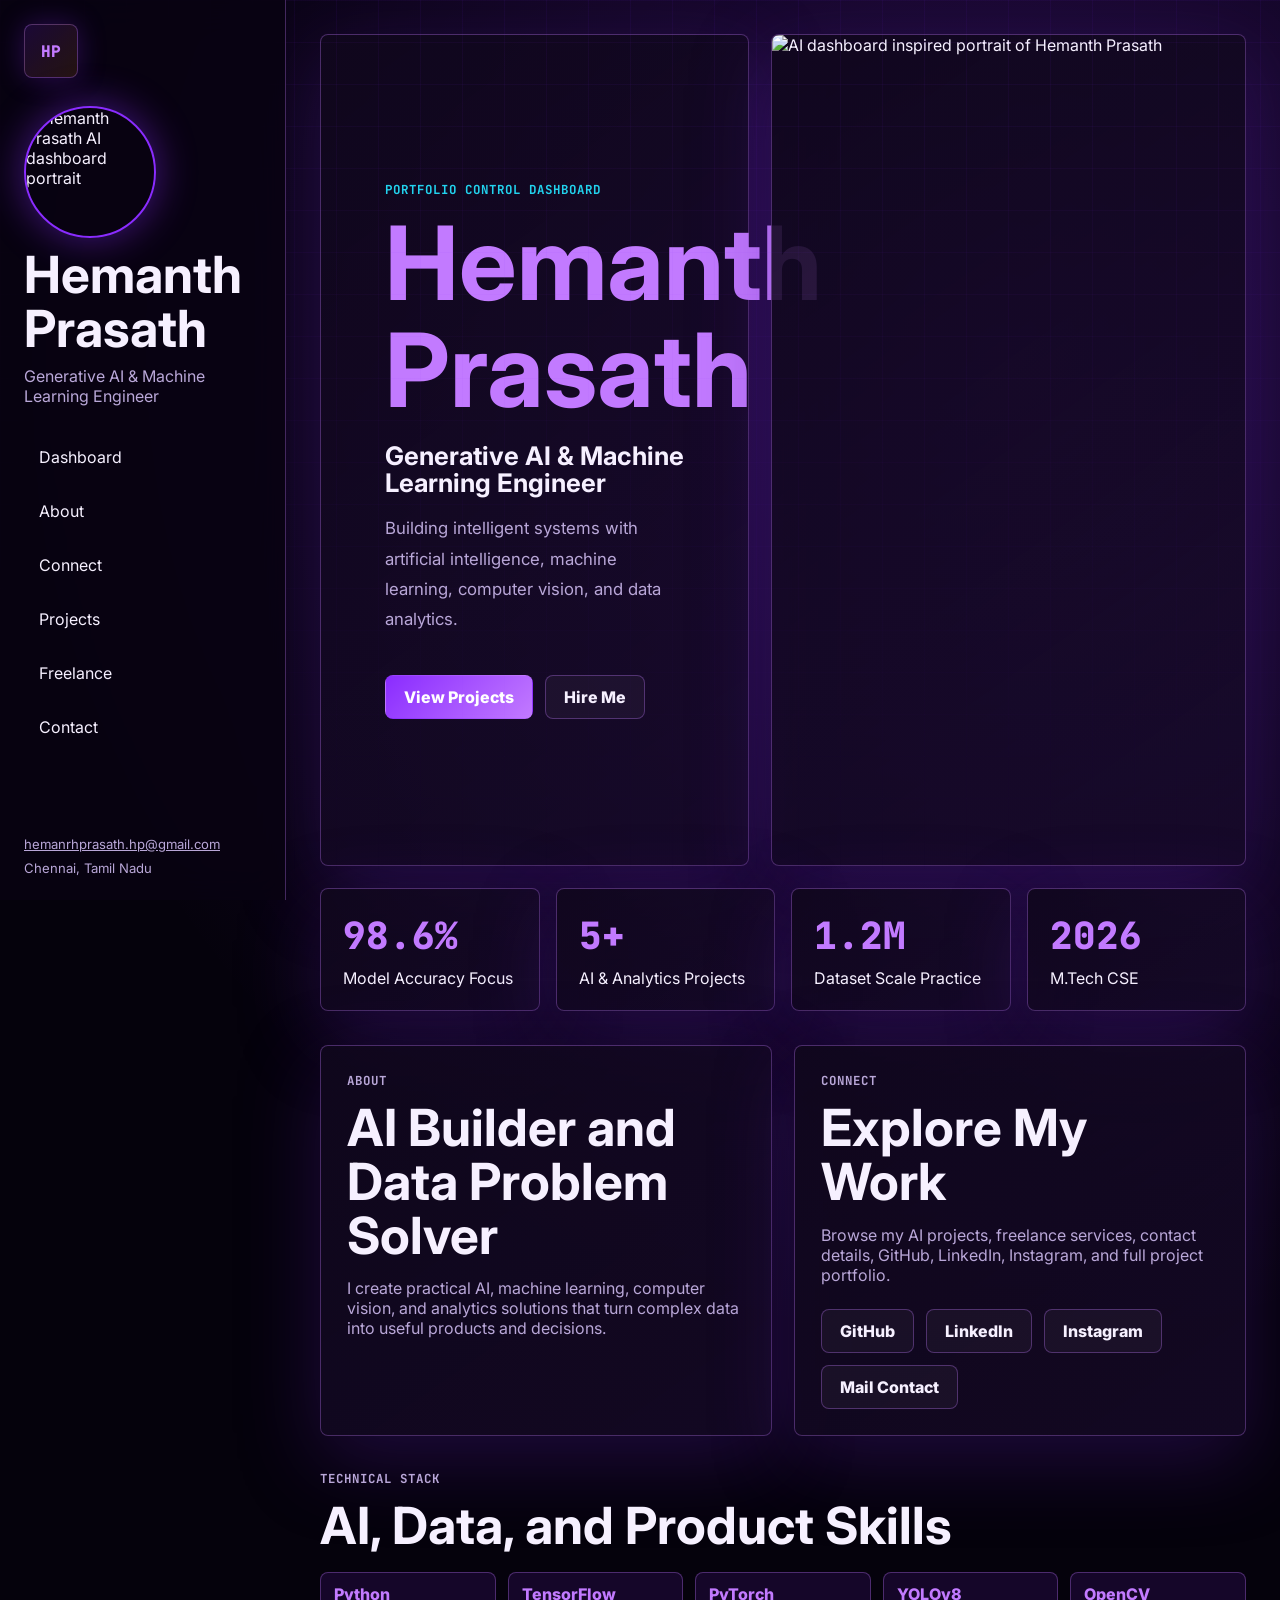
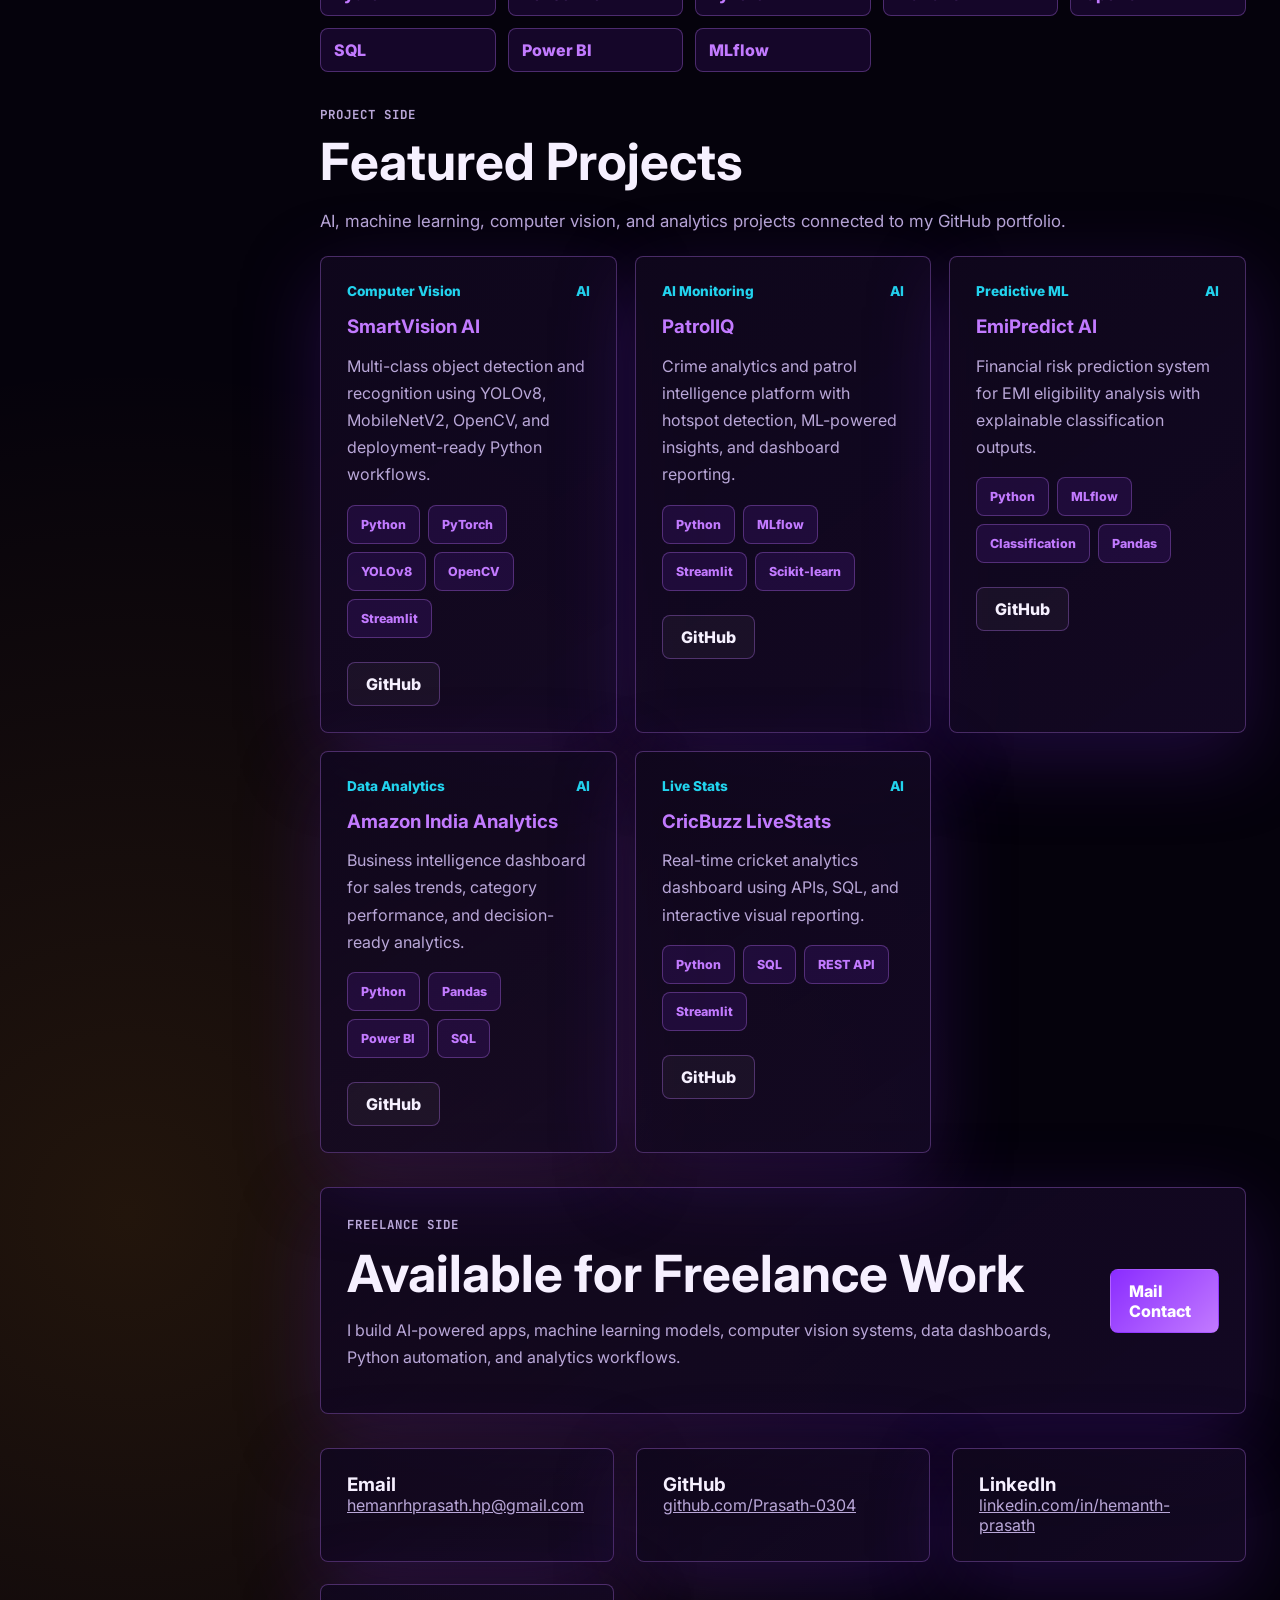
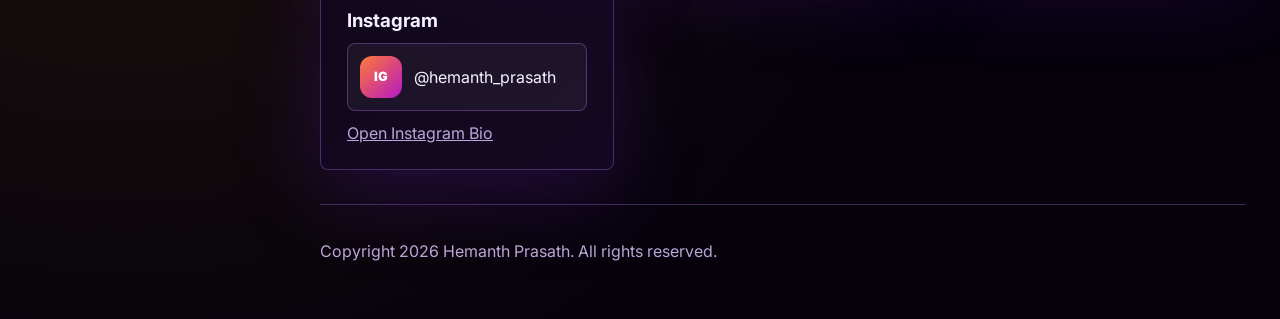
==== commit 177b2b12: "Add files via upload" ====
--- a/index.html
+++ b/index.html
@@ -3,293 +3,161 @@
 <head>
   <meta charset="UTF-8">
   <meta name="viewport" content="width=device-width, initial-scale=1.0">
-  <meta name="description" content="Premium futuristic portfolio of Hemanth Prasath, Generative AI Engineer, Machine Learning Developer, and Data Scientist.">
-  <title>Hemanth Prasath | Generative AI Engineer</title>
+  <meta name="description" content="Hemanth Prasath portfolio dashboard for AI, machine learning, data analytics, freelance services, and projects.">
+  <title>Hemanth Prasath | AI Portfolio Dashboard</title>
   <link rel="preconnect" href="https://fonts.googleapis.com">
   <link rel="preconnect" href="https://fonts.gstatic.com" crossorigin>
-  <link href="https://fonts.googleapis.com/css2?family=Inter:wght@400;500;600;700;800&family=JetBrains+Mono:wght@500;700&display=swap" rel="stylesheet">
+  <link href="https://fonts.googleapis.com/css2?family=Inter:wght@400;500;600;700;800;900&family=JetBrains+Mono:wght@500;700&display=swap" rel="stylesheet">
   <link rel="stylesheet" href="style.css">
 </head>
 <body>
-  <div class="loader" id="loader" aria-label="Loading portfolio">
-    <div class="loader-core">
-      <span></span>
-      <p>Initializing AI Portfolio</p>
+  <div class="site-shell">
+    <aside class="sidebar" aria-label="Primary navigation">
+      <button class="brand-gate" id="secretGate" type="button" aria-label="Portfolio owner gate">
+        <span>HP</span>
+      </button>
+
+      <div class="profile">
+        <img src="assets/images/ChatGPT Image Jun 4, 2026, 03_37_11 AM.png" alt="Hemanth Prasath AI dashboard portrait">
+        <h2 data-field="heroName">Hemanth Prasath</h2>
+        <p data-field="heroRoleShort">AI / ML Developer</p>
+      </div>
+
+      <nav class="nav-links">
+        <a href="#dashboard">Dashboard</a>
+        <a href="#about">About</a>
+        <a href="#connect">Connect</a>
+        <a href="#projects">Projects</a>
+        <a href="#freelance">Freelance</a>
+        <a href="#contact">Contact</a>
+      </nav>
+
+      <div class="sidebar-footer">
+        <a data-link="email" href="mailto:hemanrhprasath.hp@gmail.com">hemanrhprasath.hp@gmail.com</a>
+        <span data-field="location">Chennai, Tamil Nadu</span>
+      </div>
+    </aside>
+
+    <main class="content">
+      <section id="dashboard" class="hero section-grid">
+        <div class="hero-copy">
+          <p class="eyebrow">Portfolio Control Dashboard</p>
+          <h1 data-field="heroName">Hemanth Prasath</h1>
+          <h3 data-field="heroRole">Generative AI & Machine Learning Engineer</h3>
+          <p class="intro" data-field="heroIntro">Building intelligent systems with artificial intelligence, machine learning, computer vision, and data analytics.</p>
+          <div class="hero-actions">
+            <a class="btn primary" href="#projects">View Projects</a>
+            <a class="btn secondary" href="#freelance">Hire Me</a>
+          </div>
+        </div>
+
+        <div class="hero-visual">
+          <img src="assets/images/ChatGPT Image Jun 4, 2026, 03_37_11 AM.png" alt="AI dashboard inspired portrait of Hemanth Prasath">
+        </div>
+      </section>
+
+      <section class="metric-grid" aria-label="Portfolio metrics">
+        <article class="metric-card"><span data-metric-value="0">98.6%</span><p data-metric-label="0">Model Accuracy Focus</p></article>
+        <article class="metric-card"><span data-metric-value="1">5+</span><p data-metric-label="1">AI & Analytics Projects</p></article>
+        <article class="metric-card"><span data-metric-value="2">1.2M</span><p data-metric-label="2">Dataset Scale Practice</p></article>
+        <article class="metric-card"><span data-metric-value="3">2026</span><p data-metric-label="3">M.Tech CSE</p></article>
+      </section>
+
+      <section id="about" class="section two-panel">
+        <div class="panel owner-panel">
+          <p class="eyebrow">About</p>
+          <h2 data-field="ownerTitle">AI Builder and Data Problem Solver</h2>
+          <p data-field="aboutText">I create practical AI, machine learning, computer vision, and analytics solutions that turn complex data into useful products and decisions.</p>
+        </div>
+
+        <div id="connect" class="panel user-panel">
+          <p class="eyebrow">Connect</p>
+          <h2 data-field="userTitle">Explore My Work</h2>
+          <p data-field="userText">Browse my AI projects, freelance services, contact details, GitHub, LinkedIn, Instagram, and full project portfolio.</p>
+          <div class="quick-links">
+            <a data-link="github" href="https://github.com/Prasath-0304" target="_blank" rel="noreferrer">GitHub</a>
+            <a data-link="linkedin" href="https://www.linkedin.com/in/hemanth-prasath-342278200/" target="_blank" rel="noreferrer">LinkedIn</a>
+            <a data-link="instagram" href="https://www.instagram.com/hemanth_prasath/" target="_blank" rel="noreferrer">Instagram</a>
+            <a data-link="email" href="mailto:hemanrhprasath.hp@gmail.com">Mail Contact</a>
+          </div>
+        </div>
+      </section>
+
+      <section id="skills" class="section">
+        <div class="section-header">
+          <p class="eyebrow" data-field="skillsEyebrow">Technical Stack</p>
+          <h2 data-field="skillsTitle">AI, Data, and Product Skills</h2>
+        </div>
+        <div class="skill-grid" id="skillGrid">
+          <span>Python</span>
+          <span>TensorFlow</span>
+          <span>PyTorch</span>
+          <span>YOLOv8</span>
+          <span>OpenCV</span>
+          <span>SQL</span>
+          <span>Power BI</span>
+          <span>MLflow</span>
+        </div>
+      </section>
+
+      <section id="projects" class="section">
+        <div class="section-header">
+          <p class="eyebrow" data-field="projectsEyebrow">Project Side</p>
+          <h2 data-field="projectsTitle">Featured Projects</h2>
+          <p class="intro" data-field="projectsIntro">AI, machine learning, computer vision, and analytics projects connected to my GitHub portfolio.</p>
+        </div>
+        <div class="project-grid" id="projectGrid"></div>
+      </section>
+
+      <section id="freelance" class="section freelance-band">
+        <div>
+          <p class="eyebrow" data-field="freelanceEyebrow">Freelance Side</p>
+          <h2 data-field="freelanceTitle">Available for Freelance Work</h2>
+          <p data-field="freelanceText">I build AI-powered apps, machine learning models, computer vision systems, data dashboards, Python automation, and analytics workflows.</p>
+        </div>
+        <a class="btn primary" data-link="email" href="mailto:hemanrhprasath.hp@gmail.com">Mail Contact</a>
+      </section>
+
+      <section id="contact" class="section contact-grid">
+        <article class="contact-card">
+          <h3>Email</h3>
+          <a data-link="email" href="mailto:hemanrhprasath.hp@gmail.com">hemanrhprasath.hp@gmail.com</a>
+        </article>
+        <article class="contact-card">
+          <h3>GitHub</h3>
+          <a data-link="github" href="https://github.com/Prasath-0304" target="_blank" rel="noreferrer">github.com/Prasath-0304</a>
+        </article>
+        <article class="contact-card">
+          <h3>LinkedIn</h3>
+          <a data-link="linkedin" href="https://www.linkedin.com/in/hemanth-prasath-342278200/" target="_blank" rel="noreferrer">linkedin.com/in/hemanth-prasath</a>
+        </article>
+        <article class="contact-card instagram-card">
+          <h3>Instagram</h3>
+          <button class="instagram-trigger" type="button" data-instagram-popup>
+            <span class="instagram-logo">IG</span>
+            <span data-instagram-handle>@hemanth_prasath</span>
+          </button>
+          <a data-link="instagram" href="https://www.instagram.com/hemanth_prasath/" target="_blank" rel="noreferrer">Open Instagram Bio</a>
+        </article>
+      </section>
+
+      <footer class="footer">
+        <p data-field="footerText">Copyright 2026 Hemanth Prasath. All rights reserved.</p>
+      </footer>
+    </main>
+  </div>
+
+  <div class="gate-toast" id="gateToast" role="status" aria-live="polite"></div>
+  <a class="admin-gate-link" id="adminGateLink" href="admin/login.html">Owner Login</a>
+  <div class="qr-modal" id="instagramModal" aria-hidden="true">
+    <div class="qr-dialog" role="dialog" aria-modal="true" aria-labelledby="instagramModalTitle">
+      <button class="qr-close" type="button" data-instagram-close aria-label="Close Instagram QR">x</button>
+      <h2 id="instagramModalTitle">Instagram</h2>
+      <img data-instagram-qr src="assets/images/instagram-qr.svg" alt="Instagram QR code for Hemanth Prasath">
+      <a class="btn primary" data-link="instagram" href="https://www.instagram.com/hemanth_prasath/" target="_blank" rel="noreferrer">Open Bio</a>
     </div>
   </div>
 
-  <div class="cursor-dot" aria-hidden="true"></div>
-  <div class="cursor-ring" aria-hidden="true"></div>
-  <div class="scroll-progress" id="scrollProgress" aria-hidden="true"></div>
-  <canvas id="neuralCanvas" aria-hidden="true"></canvas>
-
-  <aside class="sidebar" aria-label="Primary navigation">
-    <div class="profile">
-      <div class="profile-image" aria-label="Profile image">
-        <img src="assets/images/profile.png" alt="Hemanth Prasath" onerror="this.style.display='none'; this.nextElementSibling.style.display='grid';">
-        <span style="display:none;">HP</span>
-        <div class="scan-line"></div>
-      </div>
-      <h2>Hemanth Prasath</h2>
-      <p>AI Engineer</p>
-    </div>
-
-    <nav class="nav-links">
-      <a href="#home" class="active"><i data-lucide="home"></i><span>Home</span></a>
-      <a href="#about"><i data-lucide="user-round"></i><span>About</span></a>
-      <a href="#education"><i data-lucide="graduation-cap"></i><span>Education</span></a>
-      <a href="#skills"><i data-lucide="cpu"></i><span>Skills</span></a>
-      <a href="#projects"><i data-lucide="folder-code"></i><span>Projects</span></a>
-      <a href="#achievements"><i data-lucide="award"></i><span>Achievements</span></a>
-      <a href="#freelance"><i data-lucide="briefcase-business"></i><span>Freelance</span></a>
-      <a href="#contact"><i data-lucide="send"></i><span>Contact</span></a>
-    </nav>
-
-    <div class="sidebar-footer">
-      <a href="mailto:hemanrhprasath.hp@gmail.com">hemanrhprasath.hp@gmail.com</a>
-      <span>Chennai, Tamil Nadu</span>
-      <a href="admin/login.html" class="admin-gate" title="Admin Login"><i data-lucide="lock"></i></a>
-    </div>
-  </aside>
-
-  <main class="content">
-    <section id="home" class="hero section">
-      <div class="hero-grid">
-        <div class="hero-copy reveal">
-          <p class="eyebrow">Generative AI Portfolio</p>
-          <h1>Hemanth Prasath</h1>
-          <h3>Generative AI Engineer | Machine Learning Developer | Data Scientist</h3>
-          <p class="intro">
-            I build intelligent systems that transform data into decisions: RAG applications, computer vision pipelines,
-            predictive analytics, and production-ready AI tools with a sharp focus on measurable business value.
-          </p>
-          <div class="hero-actions">
-            <a class="btn primary" href="assets/resume.pdf" download><i data-lucide="download"></i>Resume</a>
-            <a class="btn secondary" href="#contact"><i data-lucide="handshake"></i>Hire Me</a>
-          </div>
-        </div>
-
-        <div class="hero-panel reveal">
-          <div class="ai-orbit">
-            <div class="orbit-ring ring-one"></div>
-            <div class="orbit-ring ring-two"></div>
-            <div class="orbit-ring ring-three"></div>
-            <div class="core-chip">
-              <i data-lucide="brain-circuit"></i>
-              <span>AI</span>
-            </div>
-          </div>
-          <div class="mini-graph" aria-label="Animated analytics graph">
-            <span style="--height: 46%"></span>
-            <span style="--height: 68%"></span>
-            <span style="--height: 38%"></span>
-            <span style="--height: 82%"></span>
-            <span style="--height: 58%"></span>
-            <span style="--height: 92%"></span>
-          </div>
-        </div>
-      </div>
-
-      <div class="stats-grid reveal">
-        <article class="stat-card">
-          <i data-lucide="layers-3"></i>
-          <strong data-counter="25">0</strong>
-          <span>AI/ML Builds</span>
-        </article>
-        <article class="stat-card">
-          <i data-lucide="scan-eye"></i>
-          <strong data-counter="10">0</strong>
-          <span>CV Pipelines</span>
-        </article>
-        <article class="stat-card">
-          <i data-lucide="database-zap"></i>
-          <strong data-counter="15">0</strong>
-          <span>Analytics Dashboards</span>
-        </article>
-        <article class="stat-card">
-          <i data-lucide="sparkles"></i>
-          <strong data-counter="6">0</strong>
-          <span>GenAI Solutions</span>
-        </article>
-      </div>
-    </section>
-
-    <section id="about" class="section">
-      <div class="section-header reveal">
-        <p class="eyebrow">About</p>
-        <h2>Building AI that is useful, scalable, and explainable.</h2>
-      </div>
-      <div class="about-grid">
-        <div class="glass-card reveal">
-          <p>
-            Hemanth Prasath is a Generative AI Engineer, Machine Learning Developer, and Data Scientist specializing in
-            end-to-end ML workflows. His work spans model development, computer vision, retrieval augmented generation,
-            data visualization, and deployment-focused AI applications.
-          </p>
-        </div>
-        <div class="glass-card reveal">
-          <div class="radar-chart">
-            <div class="radar-grid"></div>
-            <span class="radar-label l1">GenAI</span>
-            <span class="radar-label l2">ML</span>
-            <span class="radar-label l3">CV</span>
-            <span class="radar-label l4">BI</span>
-          </div>
-        </div>
-      </div>
-    </section>
-
-    <section id="education" class="section">
-      <div class="section-header reveal">
-        <p class="eyebrow">Education</p>
-        <h2>Academic timeline</h2>
-      </div>
-      <div class="timeline">
-        <article class="timeline-item reveal">
-          <span class="timeline-dot"></span>
-          <div class="glass-card">
-            <h3>BCA</h3>
-            <p>Built a foundation in programming, databases, web technologies, and core computer science concepts.</p>
-          </div>
-        </article>
-        <article class="timeline-item reveal">
-          <span class="timeline-dot"></span>
-          <div class="glass-card">
-            <h3>M.Sc Computer Science</h3>
-            <p>Advanced study in algorithms, data systems, software engineering, analytics, and applied computing.</p>
-          </div>
-        </article>
-        <article class="timeline-item reveal">
-          <span class="timeline-dot"></span>
-          <div class="glass-card">
-            <h3>M.Tech CSE</h3>
-            <p>SRM Institute focus on advanced computer science, AI systems, and modern engineering practices.</p>
-          </div>
-        </article>
-      </div>
-    </section>
-
-    <section id="skills" class="section">
-      <div class="section-header reveal">
-        <p class="eyebrow">Skills</p>
-        <h2>Technical capabilities</h2>
-      </div>
-      <div class="skills-grid">
-        <article class="skill-card reveal"><i data-lucide="code-2"></i><span>Python</span></article>
-        <article class="skill-card reveal"><i data-lucide="database"></i><span>SQL</span></article>
-        <article class="skill-card reveal"><i data-lucide="network"></i><span>TensorFlow</span></article>
-        <article class="skill-card reveal"><i data-lucide="flame"></i><span>PyTorch</span></article>
-        <article class="skill-card reveal"><i data-lucide="scan-search"></i><span>YOLOv8</span></article>
-        <article class="skill-card reveal"><i data-lucide="smartphone"></i><span>MobileNetV2</span></article>
-        <article class="skill-card reveal"><i data-lucide="git-branch"></i><span>MLflow</span></article>
-        <article class="skill-card reveal"><i data-lucide="panel-top"></i><span>Streamlit</span></article>
-        <article class="skill-card reveal"><i data-lucide="bar-chart-3"></i><span>Power BI</span></article>
-        <article class="skill-card reveal"><i data-lucide="messages-square"></i><span>RAG</span></article>
-        <article class="skill-card reveal"><i data-lucide="text-search"></i><span>NLP</span></article>
-        <article class="skill-card reveal"><i data-lucide="eye"></i><span>Computer Vision</span></article>
-      </div>
-    </section>
-
-    <section id="projects" class="section">
-      <div class="section-header reveal">
-        <p class="eyebrow">Projects</p>
-        <h2>Selected AI and analytics work</h2>
-      </div>
-      <div class="project-grid">
-        <article class="project-card reveal">
-          <div class="project-top"><i data-lucide="scan-eye"></i><span>Computer Vision</span></div>
-          <h3>SmartVision AI</h3>
-          <p>AI vision system for object detection, monitoring, and intelligent scene analysis using deep learning pipelines.</p>
-          <div class="stack"><span>YOLOv8</span><span>Python</span><span>OpenCV</span></div>
-          <div class="project-actions"><a href="#" class="btn ghost">GitHub</a><a href="#" class="btn ghost">Live Demo</a></div>
-        </article>
-        <article class="project-card reveal">
-          <div class="project-top"><i data-lucide="shield-check"></i><span>AI Monitoring</span></div>
-          <h3>PatrolIQ</h3>
-          <p>Smart patrol intelligence platform for surveillance workflows, anomaly detection, and operational reporting.</p>
-          <div class="stack"><span>Python</span><span>CV</span><span>Analytics</span></div>
-          <div class="project-actions"><a href="#" class="btn ghost">GitHub</a><a href="#" class="btn ghost">Live Demo</a></div>
-        </article>
-        <article class="project-card reveal">
-          <div class="project-top"><i data-lucide="calculator"></i><span>Predictive ML</span></div>
-          <h3>EmiPredict AI</h3>
-          <p>Machine learning solution for EMI prediction with feature engineering, model evaluation, and explainable outputs.</p>
-          <div class="stack"><span>Scikit-learn</span><span>MLflow</span><span>Streamlit</span></div>
-          <div class="project-actions"><a href="#" class="btn ghost">GitHub</a><a href="#" class="btn ghost">Live Demo</a></div>
-        </article>
-        <article class="project-card reveal">
-          <div class="project-top"><i data-lucide="shopping-bag"></i><span>Data Analytics</span></div>
-          <h3>Amazon India Sales Analytics</h3>
-          <p>Sales intelligence dashboard for trend discovery, regional performance, category insights, and business decisions.</p>
-          <div class="stack"><span>Power BI</span><span>SQL</span><span>Python</span></div>
-          <div class="project-actions"><a href="#" class="btn ghost">GitHub</a><a href="#" class="btn ghost">Live Demo</a></div>
-        </article>
-        <article class="project-card reveal">
-          <div class="project-top"><i data-lucide="activity"></i><span>Live Stats</span></div>
-          <h3>CricBuzz LiveStats</h3>
-          <p>Real-time cricket analytics interface for live score tracking, match summaries, and performance visualization.</p>
-          <div class="stack"><span>JavaScript</span><span>API</span><span>Charts</span></div>
-          <div class="project-actions"><a href="#" class="btn ghost">GitHub</a><a href="#" class="btn ghost">Live Demo</a></div>
-        </article>
-      </div>
-    </section>
-
-    <section id="achievements" class="section">
-      <div class="section-header reveal">
-        <p class="eyebrow">Achievements</p>
-        <h2>Credentials and milestones</h2>
-      </div>
-      <div class="achievement-grid">
-        <article class="glass-card achievement-card reveal"><i data-lucide="badge-check"></i><h3>AI/ML Developer Certification</h3><p>GUVI HCL certification in applied artificial intelligence and machine learning development.</p></article>
-        <article class="glass-card achievement-card reveal"><i data-lucide="graduation-cap"></i><h3>M.Tech CSE</h3><p>Advanced academic track in computer science engineering at SRM Institute.</p></article>
-        <article class="glass-card achievement-card reveal"><i data-lucide="workflow"></i><h3>Machine Learning Projects</h3><p>Delivered predictive models, analytics workflows, and deployment-ready ML applications.</p></article>
-        <article class="glass-card achievement-card reveal"><i data-lucide="camera"></i><h3>Computer Vision Projects</h3><p>Built vision pipelines for detection, recognition, monitoring, and intelligent automation.</p></article>
-      </div>
-    </section>
-
-    <section id="freelance" class="section">
-      <div class="section-header reveal">
-        <p class="eyebrow">Freelance</p>
-        <h2>Services for startups, teams, and founders</h2>
-      </div>
-      <div class="services-grid">
-        <article class="service-card reveal"><i data-lucide="brain"></i><h3>AI Development</h3></article>
-        <article class="service-card reveal"><i data-lucide="bot"></i><h3>Machine Learning</h3></article>
-        <article class="service-card reveal"><i data-lucide="chart-no-axes-combined"></i><h3>Data Analytics</h3></article>
-        <article class="service-card reveal"><i data-lucide="file-code-2"></i><h3>Python Development</h3></article>
-        <article class="service-card reveal"><i data-lucide="scan-line"></i><h3>Computer Vision</h3></article>
-        <article class="service-card reveal"><i data-lucide="layout-dashboard"></i><h3>Dashboard Development</h3></article>
-      </div>
-    </section>
-
-    <section id="contact" class="section contact-section">
-      <div class="section-header reveal">
-        <p class="eyebrow">Contact</p>
-        <h2>Let us build something intelligent.</h2>
-      </div>
-      <div class="contact-grid">
-        <a class="contact-card reveal" href="mailto:hemanrhprasath.hp@gmail.com"><i data-lucide="mail"></i><span>Email</span><strong>hemanrhprasath.hp@gmail.com</strong></a>
-        <a class="contact-card reveal" href="https://github.com/Prasath-0304" target="_blank" rel="noreferrer"><i data-lucide="github"></i><span>GitHub</span><strong>github.com/Prasath-0304</strong></a>
-        <a class="contact-card reveal" href="https://www.linkedin.com/in/hemanth-prasath-342278200/" target="_blank" rel="noreferrer"><i data-lucide="linkedin"></i><span>LinkedIn</span><strong>linkedin.com/in/hemanth-prasath-342278200/</strong></a>
-        <div class="contact-card reveal"><i data-lucide="map-pin"></i><span>Location</span><strong>Chennai, Tamil Nadu</strong></div>
-      </div>
-    </section>
-
-    <footer class="footer">
-      <p>Copyright 2026 Hemanth Prasath. All rights reserved.</p>
-      <div class="footer-links">
-        <a href="#" aria-label="GitHub"><i data-lucide="github"></i></a>
-        <a href="#" aria-label="LinkedIn"><i data-lucide="linkedin"></i></a>
-        <a href="mailto:hemanrhprasath.hp@gmail.com" aria-label="Email"><i data-lucide="mail"></i></a>
-      </div>
-    </footer>
-  </main>
-
-  <button class="back-to-top" id="backToTop" aria-label="Back to top">
-    <i data-lucide="arrow-up"></i>
-  </button>
-
-  <script src="https://unpkg.com/lucide@latest/dist/umd/lucide.min.js"></script>
   <script src="content-loader.js"></script>
   <script src="script.js"></script>
 </body>
--- a/style.css
+++ b/style.css
@@ -1,24 +1,20 @@
 :root {
-  --bg: #030207;
-  --panel: rgba(20, 14, 36, 0.66);
-  --panel-strong: rgba(28, 20, 48, 0.84);
-  --line: rgba(180, 126, 255, 0.2);
-  --text: #f4f0ff;
-  --muted: #b8aec9;
-  --purple: #a855f7;
-  --violet: #7c3aed;
+  --bg: #05020c;
+  --panel: #10071d;
+  --panel-2: #180b2b;
+  --text: #f6f0ff;
+  --muted: #b9a7d8;
+  --purple: #8a2cff;
+  --purple-soft: #c27aff;
   --cyan: #22d3ee;
-  --green: #34d399;
-  --shadow: 0 24px 80px rgba(89, 35, 180, 0.24);
-  --sidebar: 290px;
+  --amber: #f59e0b;
+  --line: rgba(194, 122, 255, 0.32);
+  --shadow: 0 24px 80px rgba(77, 25, 150, 0.35);
   --radius: 8px;
 }
 
-/* Base reset and global canvas atmosphere */
 * {
   box-sizing: border-box;
-  margin: 0;
-  padding: 0;
 }
 
 html {
@@ -26,212 +22,88 @@
 }
 
 body {
+  margin: 0;
   min-height: 100vh;
-  overflow-x: hidden;
+  color: var(--text);
+  font-family: Inter, Arial, sans-serif;
   background:
-    radial-gradient(circle at 70% 10%, rgba(124, 58, 237, 0.22), transparent 34%),
-    radial-gradient(circle at 18% 86%, rgba(34, 211, 238, 0.12), transparent 30%),
+    radial-gradient(circle at 78% 10%, rgba(138, 44, 255, 0.24), transparent 30%),
+    radial-gradient(circle at 10% 80%, rgba(245, 158, 11, 0.12), transparent 28%),
     var(--bg);
-  color: var(--text);
-  cursor: none;
-  font-family: Inter, system-ui, -apple-system, BlinkMacSystemFont, "Segoe UI", sans-serif;
-}
-
-a {
-  color: inherit;
-  text-decoration: none;
-}
-
-button,
-a {
-  -webkit-tap-highlight-color: transparent;
-}
-
-svg {
-  width: 20px;
-  height: 20px;
-  stroke-width: 1.8;
-}
-
-i[data-lucide] {
-  display: inline-grid;
-  place-items: center;
-  width: 20px;
-  height: 20px;
-}
-
-i[data-lucide]::before {
-  content: "";
-  width: 14px;
-  height: 14px;
-  border: 1px solid currentColor;
-  border-radius: 4px;
-  box-shadow: 0 0 12px currentColor;
-}
-
-#neuralCanvas {
-  position: fixed;
-  inset: 0;
-  z-index: -2;
-  width: 100%;
-  height: 100%;
-  opacity: 0.62;
 }
 
 body::before {
   content: "";
   position: fixed;
   inset: 0;
-  z-index: -1;
   pointer-events: none;
   background-image:
-    linear-gradient(rgba(168, 85, 247, 0.06) 1px, transparent 1px),
-    linear-gradient(90deg, rgba(168, 85, 247, 0.06) 1px, transparent 1px);
-  background-size: 44px 44px;
-  mask-image: linear-gradient(to bottom, rgba(0, 0, 0, 0.7), transparent 82%);
-}
-
-.loader {
-  position: fixed;
-  inset: 0;
-  z-index: 50;
-  display: grid;
-  place-items: center;
-  background: #020106;
-  transition: opacity 0.6s ease, visibility 0.6s ease;
-}
-
-.loader.hidden {
-  opacity: 0;
-  visibility: hidden;
-}
-
-.loader-core {
-  display: grid;
-  gap: 18px;
-  place-items: center;
-  color: var(--muted);
-  font-family: "JetBrains Mono", monospace;
-  font-size: 0.8rem;
-  letter-spacing: 0;
-  text-transform: uppercase;
-}
-
-.loader-core span {
-  width: 72px;
-  height: 72px;
-  border: 1px solid rgba(168, 85, 247, 0.25);
-  border-top-color: var(--purple);
-  border-right-color: var(--cyan);
-  border-radius: 50%;
-  box-shadow: 0 0 38px rgba(168, 85, 247, 0.45);
-  animation: spin 1.05s linear infinite;
-}
-
-.cursor-dot,
-.cursor-ring {
-  position: fixed;
-  z-index: 60;
-  pointer-events: none;
-  border-radius: 50%;
-  transform: translate(-50%, -50%);
-}
-
-.cursor-dot {
-  width: 7px;
-  height: 7px;
-  background: var(--cyan);
-  box-shadow: 0 0 18px var(--cyan);
-}
-
-.cursor-ring {
-  width: 34px;
-  height: 34px;
-  border: 1px solid rgba(168, 85, 247, 0.75);
-  transition: width 0.18s ease, height 0.18s ease, border-color 0.18s ease;
-}
-
-.cursor-ring.hover {
-  width: 48px;
-  height: 48px;
-  border-color: var(--cyan);
-}
-
-.scroll-progress {
-  position: fixed;
-  top: 0;
-  left: 0;
-  z-index: 45;
-  width: 0%;
-  height: 3px;
-  background: linear-gradient(90deg, var(--purple), var(--cyan), var(--green));
-  box-shadow: 0 0 24px rgba(168, 85, 247, 0.75);
+    linear-gradient(rgba(138, 44, 255, 0.08) 1px, transparent 1px),
+    linear-gradient(90deg, rgba(138, 44, 255, 0.08) 1px, transparent 1px);
+  background-size: 42px 42px;
+  mask-image: linear-gradient(to bottom, rgba(0, 0, 0, 0.75), transparent);
+}
+
+a {
+  color: inherit;
+}
+
+.site-shell {
+  display: flex;
+  min-height: 100vh;
 }
 
 .sidebar {
   position: fixed;
   inset: 0 auto 0 0;
-  z-index: 20;
-  width: var(--sidebar);
+  width: 286px;
+  padding: 24px;
   display: flex;
   flex-direction: column;
-  gap: 26px;
-  padding: 28px 22px;
+  gap: 28px;
+  background: rgba(9, 3, 18, 0.86);
   border-right: 1px solid var(--line);
-  background: rgba(5, 3, 12, 0.78);
-  backdrop-filter: blur(24px);
+  backdrop-filter: blur(18px);
+  z-index: 10;
+}
+
+.brand-gate {
+  width: 54px;
+  height: 54px;
+  border: 1px solid var(--line);
+  border-radius: var(--radius);
+  color: var(--purple-soft);
+  background: linear-gradient(135deg, rgba(138, 44, 255, 0.16), rgba(245, 158, 11, 0.12));
+  cursor: pointer;
+  font: 800 1rem JetBrains Mono, monospace;
+  box-shadow: 0 0 28px rgba(138, 44, 255, 0.28);
 }
 
 .profile {
-  text-align: center;
-}
-
-.profile-image {
-  position: relative;
-  display: grid;
-  place-items: center;
-  width: 118px;
-  height: 118px;
-  margin: 0 auto 16px;
-  overflow: hidden;
-  border: 1px solid rgba(168, 85, 247, 0.46);
+  display: grid;
+  gap: 10px;
+}
+
+.profile img {
+  width: 132px;
+  height: 132px;
+  object-fit: cover;
   border-radius: 50%;
-  background:
-    linear-gradient(135deg, rgba(168, 85, 247, 0.32), rgba(34, 211, 238, 0.12)),
-    radial-gradient(circle at 50% 36%, rgba(255, 255, 255, 0.18), transparent 32%);
-  box-shadow: 0 0 42px rgba(168, 85, 247, 0.38);
-}
-
-.profile-image img {
-  width: 100%;
-  height: 100%;
-  object-fit: cover;
-}
-
-.profile-image span {
-  font-family: "JetBrains Mono", monospace;
-  font-size: 2rem;
-  font-weight: 700;
-}
-
-.scan-line {
-  position: absolute;
-  inset: auto 8px 14px;
-  height: 2px;
-  background: var(--cyan);
-  box-shadow: 0 0 16px var(--cyan);
-  animation: scan 2.8s ease-in-out infinite;
-}
-
-.profile h2 {
-  font-size: 1.14rem;
-  font-weight: 800;
+  border: 2px solid var(--purple);
+  box-shadow: 0 0 40px rgba(138, 44, 255, 0.48);
+}
+
+.profile h2,
+.profile p {
+  margin: 0;
 }
 
 .profile p,
-.sidebar-footer span {
+.intro,
+.sidebar-footer,
+.section p,
+.contact-card a {
   color: var(--muted);
-  font-size: 0.86rem;
 }
 
 .nav-links {
@@ -240,1162 +112,572 @@
 }
 
 .nav-links a {
-  display: flex;
-  align-items: center;
-  gap: 12px;
-  min-height: 44px;
-  padding: 11px 13px;
+  padding: 12px 14px;
+  text-decoration: none;
   border: 1px solid transparent;
   border-radius: var(--radius);
-  color: var(--muted);
-  transition: transform 0.22s ease, color 0.22s ease, border-color 0.22s ease, background 0.22s ease;
 }
 
 .nav-links a:hover,
 .nav-links a.active {
-  color: var(--text);
-  border-color: rgba(168, 85, 247, 0.38);
-  background: rgba(168, 85, 247, 0.12);
-  transform: translateX(4px);
-}
-
-.nav-links a.active svg {
+  border-color: var(--line);
+  background: rgba(138, 44, 255, 0.16);
+}
+
+.sidebar-footer {
+  margin-top: auto;
+  display: grid;
+  gap: 8px;
+  font-size: 0.82rem;
+  overflow-wrap: anywhere;
+}
+
+.content {
+  width: calc(100% - 286px);
+  margin-left: 286px;
+  padding: 34px;
+}
+
+.section {
+  margin-bottom: 34px;
+}
+
+.section-grid,
+.two-panel,
+.contact-grid,
+.dashboard-grid {
+  display: grid;
+  gap: 22px;
+}
+
+.hero {
+  grid-template-columns: minmax(0, 0.95fr) minmax(320px, 1.05fr);
+  align-items: stretch;
+  min-height: calc(100vh - 68px);
+}
+
+.hero-copy,
+.hero-visual,
+.panel,
+.metric-card,
+.contact-card,
+.glass-card,
+.project-card,
+.service-card,
+.pricing-card,
+.freelance-band {
+  border: 1px solid var(--line);
+  border-radius: var(--radius);
+  background: linear-gradient(145deg, rgba(16, 7, 29, 0.92), rgba(24, 11, 43, 0.72));
+  box-shadow: var(--shadow);
+}
+
+.hero-copy {
+  padding: clamp(28px, 5vw, 72px);
+  display: flex;
+  flex-direction: column;
+  justify-content: center;
+}
+
+.eyebrow {
+  margin: 0 0 12px;
   color: var(--cyan);
-}
-
-.sidebar-footer {
-  display: grid;
-  gap: 8px;
-  margin-top: auto;
-  color: var(--muted);
-  font-size: 0.78rem;
-}
-
-.sidebar-footer a {
-  color: var(--cyan);
-  overflow-wrap: anywhere;
-}
-
-.admin-gate {
-  display: grid;
-  place-items: center;
-  width: 32px;
-  height: 32px;
-  border: 1px solid var(--line);
-  border-radius: var(--radius);
-  background: rgba(255, 255, 255, 0.05);
-  color: var(--muted);
-  transition: all 0.22s ease;
-  justify-self: end;
-}
-
-.admin-gate:hover {
-  border-color: var(--purple);
-  color: var(--cyan);
-  transform: scale(1.05);
-}
-
-.admin-gate svg {
-  width: 16px;
-  height: 16px;
-}
-
-.content {
-  width: calc(100% - var(--sidebar));
-  margin-left: var(--sidebar);
-}
-
-.section {
-  min-height: 100vh;
-  padding: 92px clamp(22px, 5vw, 74px);
-  scroll-margin-top: 20px;
-}
-
-.hero {
-  display: grid;
-  align-content: center;
-  gap: 34px;
-}
-
-.hero-grid,
-.about-grid {
-  display: grid;
-  grid-template-columns: minmax(0, 1.15fr) minmax(320px, 0.85fr);
-  gap: 28px;
-  align-items: center;
-}
-
-.eyebrow {
-  color: var(--cyan);
-  font-family: "JetBrains Mono", monospace;
-  font-size: 0.82rem;
-  font-weight: 700;
-  letter-spacing: 0;
+  font: 700 0.78rem JetBrains Mono, monospace;
+  letter-spacing: 0.08em;
   text-transform: uppercase;
 }
 
 h1,
 h2,
 h3 {
-  letter-spacing: 0;
+  margin: 0;
+  line-height: 1.05;
 }
 
 h1 {
-  max-width: 900px;
-  margin: 14px 0;
+  max-width: 780px;
   font-size: clamp(3rem, 8vw, 6.8rem);
-  line-height: 0.94;
-  font-weight: 800;
-  text-shadow: 0 0 34px rgba(168, 85, 247, 0.44);
+  color: var(--purple-soft);
+}
+
+h2 {
+  font-size: clamp(2rem, 4vw, 3.4rem);
+}
+
+h3 {
+  color: var(--text);
 }
 
 .hero-copy h3 {
-  max-width: 860px;
-  color: #ddd6fe;
-  font-size: clamp(1.05rem, 2vw, 1.5rem);
-  font-weight: 600;
-  line-height: 1.45;
+  margin-top: 18px;
+  font-size: clamp(1.25rem, 2vw, 1.75rem);
 }
 
 .intro {
   max-width: 760px;
-  margin: 22px 0 28px;
-  color: var(--muted);
-  font-size: 1.03rem;
-  line-height: 1.85;
+  font-size: 1.05rem;
+  line-height: 1.8;
 }
 
 .hero-actions,
+.quick-links,
 .project-actions {
   display: flex;
   flex-wrap: wrap;
   gap: 12px;
-}
-
-.btn {
+  margin-top: 24px;
+}
+
+.btn,
+.quick-links a,
+.project-card a,
+.hire-btn {
   display: inline-flex;
   align-items: center;
   justify-content: center;
-  gap: 9px;
-  min-height: 46px;
-  padding: 0 18px;
-  border: 1px solid rgba(168, 85, 247, 0.38);
-  border-radius: var(--radius);
+  min-height: 44px;
+  padding: 11px 18px;
+  border: 1px solid var(--line);
+  border-radius: var(--radius);
+  text-decoration: none;
   font-weight: 800;
-  transition: transform 0.22s ease, box-shadow 0.22s ease, background 0.22s ease;
-}
-
-.btn:hover {
-  transform: translateY(-3px);
+  cursor: pointer;
 }
 
 .btn.primary {
-  background: linear-gradient(135deg, var(--purple), var(--violet));
-  box-shadow: 0 14px 36px rgba(168, 85, 247, 0.38);
+  color: white;
+  border-color: transparent;
+  background: linear-gradient(135deg, var(--purple), var(--purple-soft));
 }
 
 .btn.secondary,
-.btn.ghost {
-  background: rgba(255, 255, 255, 0.055);
-  backdrop-filter: blur(16px);
-}
-
-.hero-panel,
-.glass-card,
-.stat-card,
-.project-card,
-.skill-card,
-.service-card,
-.contact-card {
-  position: relative;
+.btn.ghost,
+.quick-links a {
+  background: rgba(255, 255, 255, 0.04);
+}
+
+.hero-visual {
   overflow: hidden;
-  border: 1px solid var(--line);
-  border-radius: var(--radius);
-  background: linear-gradient(145deg, rgba(255, 255, 255, 0.095), rgba(255, 255, 255, 0.035));
-  box-shadow: var(--shadow);
-  backdrop-filter: blur(22px);
-}
-
-.hero-panel::before,
-.glass-card::before,
-.project-card::before,
-.skill-card::before,
-.service-card::before,
-.contact-card::before,
-.stat-card::before {
-  content: "";
-  position: absolute;
-  inset: 0;
-  opacity: 0;
-  background: linear-gradient(135deg, rgba(168, 85, 247, 0.22), rgba(34, 211, 238, 0.08));
-  transition: opacity 0.25s ease;
-}
-
-.hero-panel:hover::before,
-.glass-card:hover::before,
-.project-card:hover::before,
-.skill-card:hover::before,
-.service-card:hover::before,
-.contact-card:hover::before,
-.stat-card:hover::before {
-  opacity: 1;
-}
-
-.hero-panel {
-  min-height: 420px;
-  display: grid;
-  place-items: center;
-  padding: 32px;
-}
-
-.ai-orbit {
-  position: relative;
-  width: min(100%, 330px);
-  aspect-ratio: 1;
-}
-
-.orbit-ring {
-  position: absolute;
-  inset: 8%;
-  border: 1px solid rgba(168, 85, 247, 0.28);
-  border-radius: 50%;
-  animation: rotate 16s linear infinite;
-}
-
-.ring-two {
-  inset: 18%;
-  border-color: rgba(34, 211, 238, 0.32);
-  animation-duration: 10s;
-  animation-direction: reverse;
-}
-
-.ring-three {
-  inset: 30%;
-  border-color: rgba(52, 211, 153, 0.28);
-  animation-duration: 7s;
-}
-
-.orbit-ring::after {
-  content: "";
-  position: absolute;
-  top: 18%;
-  left: -5px;
-  width: 10px;
-  height: 10px;
-  border-radius: 50%;
-  background: var(--cyan);
-  box-shadow: 0 0 18px var(--cyan);
-}
-
-.core-chip {
-  position: absolute;
-  inset: 35%;
-  display: grid;
-  place-items: center;
-  border: 1px solid rgba(168, 85, 247, 0.55);
-  border-radius: 50%;
-  background: rgba(9, 6, 18, 0.9);
-  box-shadow: inset 0 0 35px rgba(168, 85, 247, 0.2), 0 0 48px rgba(168, 85, 247, 0.38);
-}
-
-.core-chip svg {
-  width: 42px;
-  height: 42px;
-  color: var(--cyan);
-}
-
-.core-chip span {
-  font-family: "JetBrains Mono", monospace;
-  font-weight: 800;
-}
-
-.mini-graph {
-  position: absolute;
-  right: 24px;
-  bottom: 24px;
-  display: flex;
-  align-items: end;
-  gap: 7px;
-  width: 140px;
-  height: 86px;
-  padding: 12px;
-  border: 1px solid var(--line);
-  border-radius: var(--radius);
-  background: rgba(2, 1, 8, 0.56);
-}
-
-.mini-graph span {
-  flex: 1;
-  height: var(--height);
-  border-radius: 999px 999px 2px 2px;
-  background: linear-gradient(var(--cyan), var(--purple));
-  animation: barPulse 1.8s ease-in-out infinite alternate;
-}
-
-.stats-grid,
-.skills-grid,
-.achievement-grid,
-.services-grid,
-.contact-grid {
+  min-height: 520px;
+}
+
+.hero-visual img {
+  width: 100%;
+  height: 100%;
+  min-height: inherit;
+  display: block;
+  object-fit: cover;
+}
+
+.metric-grid {
   display: grid;
   grid-template-columns: repeat(4, minmax(0, 1fr));
   gap: 16px;
-}
-
-.stat-card {
-  min-height: 146px;
+  margin: 22px 0 34px;
+}
+
+.metric-card {
   padding: 22px;
 }
 
-.stat-card svg,
-.achievement-card svg,
-.service-card svg,
-.contact-card svg {
+.metric-card span {
+  display: block;
+  color: var(--purple-soft);
+  font: 900 2.35rem JetBrains Mono, monospace;
+}
+
+.metric-card p {
+  margin: 8px 0 0;
+}
+
+.two-panel {
+  grid-template-columns: repeat(2, minmax(0, 1fr));
+}
+
+.panel,
+.freelance-band,
+.contact-card,
+.glass-card,
+.project-card,
+.service-card,
+.pricing-card {
+  padding: 26px;
+}
+
+.code-window {
+  margin-top: 22px;
+  display: grid;
+  gap: 8px;
+  padding: 18px;
   color: var(--cyan);
-}
-
-.stat-card strong {
-  display: block;
-  margin: 12px 0 5px;
-  font-family: "JetBrains Mono", monospace;
-  font-size: 2.15rem;
-}
-
-.stat-card strong::after {
-  content: "+";
-  color: var(--purple);
-}
-
-.stat-card span,
-.stack span,
-.contact-card span {
+  border: 1px solid rgba(34, 211, 238, 0.24);
+  border-radius: var(--radius);
+  background: rgba(2, 6, 23, 0.64);
+  font-family: JetBrains Mono, monospace;
+}
+
+.code-window code {
+  white-space: normal;
   color: var(--muted);
-  font-size: 0.9rem;
 }
 
 .section-header {
-  max-width: 850px;
-  margin-bottom: 28px;
-}
-
-.section-header h2 {
-  margin-top: 10px;
-  font-size: clamp(2rem, 4vw, 3.7rem);
-  line-height: 1.06;
-}
-
-.glass-card {
-  padding: 26px;
-}
-
-.glass-card p {
-  position: relative;
-  color: var(--muted);
-  line-height: 1.85;
-}
-
-.radar-chart {
-  position: relative;
-  min-height: 280px;
-}
-
-.radar-grid {
-  position: absolute;
-  inset: 28px;
-  background:
-    conic-gradient(from 45deg, rgba(168, 85, 247, 0.34), rgba(34, 211, 238, 0.26), rgba(52, 211, 153, 0.2), rgba(168, 85, 247, 0.34));
-  clip-path: polygon(50% 5%, 92% 38%, 75% 92%, 25% 92%, 8% 38%);
-  filter: drop-shadow(0 0 30px rgba(168, 85, 247, 0.3));
-}
-
-.radar-grid::before {
-  content: "";
-  position: absolute;
-  inset: 16%;
-  border: 1px solid rgba(255, 255, 255, 0.22);
-  clip-path: inherit;
-}
-
-.radar-label {
-  position: absolute;
-  color: var(--text);
-  font-family: "JetBrains Mono", monospace;
-  font-size: 0.78rem;
-}
-
-.l1 { top: 6px; left: 47%; }
-.l2 { top: 38%; right: 4px; }
-.l3 { bottom: 8px; left: 50%; }
-.l4 { top: 38%; left: 4px; }
-
-.timeline {
-  position: relative;
-  display: grid;
-  gap: 24px;
-  max-width: 900px;
-  margin-left: 14px;
-}
-
-.timeline::before {
-  content: "";
-  position: absolute;
-  top: 8px;
-  bottom: 8px;
-  left: 9px;
-  width: 2px;
-  background: linear-gradient(var(--purple), var(--cyan), var(--green));
-  box-shadow: 0 0 20px rgba(168, 85, 247, 0.7);
-}
-
-.timeline-item {
-  position: relative;
-  padding-left: 44px;
-}
-
-.timeline-dot {
-  position: absolute;
-  top: 28px;
-  left: 0;
-  width: 20px;
-  height: 20px;
-  border: 3px solid var(--bg);
-  border-radius: 50%;
-  background: var(--cyan);
-  box-shadow: 0 0 24px var(--cyan);
-}
-
-.timeline h3,
-.project-card h3,
-.achievement-card h3,
-.service-card h3 {
-  position: relative;
-  margin-bottom: 10px;
-  font-size: 1.25rem;
-}
-
-.skills-grid {
-  grid-template-columns: repeat(6, minmax(0, 1fr));
-}
-
-.skill-card {
-  display: grid;
-  place-items: center;
-  gap: 13px;
-  min-height: 132px;
-  padding: 18px;
+  margin-bottom: 20px;
+}
+
+.skill-grid {
+  display: grid;
+  grid-template-columns: repeat(auto-fit, minmax(150px, 1fr));
+  gap: 12px;
+}
+
+.skill-grid span,
+.stack span {
+  padding: 11px 13px;
+  border: 1px solid var(--line);
+  border-radius: var(--radius);
+  background: rgba(138, 44, 255, 0.12);
+  color: var(--purple-soft);
   font-weight: 800;
-  text-align: center;
-  transition: transform 0.24s ease, border-color 0.24s ease, box-shadow 0.24s ease;
-}
-
-.skill-card:hover,
-.project-card:hover,
-.service-card:hover,
-.contact-card:hover,
-.stat-card:hover {
-  transform: translateY(-7px);
-  border-color: rgba(34, 211, 238, 0.5);
-  box-shadow: 0 26px 90px rgba(34, 211, 238, 0.16);
-}
-
-.skill-card svg {
-  color: var(--purple);
-}
-
-.project-grid {
-  display: grid;
-  grid-template-columns: repeat(2, minmax(0, 1fr));
+}
+
+.project-grid,
+.services-grid,
+.pricing-grid {
+  display: grid;
+  grid-template-columns: repeat(auto-fit, minmax(280px, 1fr));
   gap: 18px;
 }
 
-.project-card {
-  min-height: 300px;
-  display: flex;
-  flex-direction: column;
-  gap: 16px;
-  padding: 24px;
-  transition: transform 0.24s ease, border-color 0.24s ease, box-shadow 0.24s ease;
-}
-
-.project-top {
-  position: relative;
-  display: flex;
-  align-items: center;
-  justify-content: space-between;
-  gap: 12px;
-  color: var(--cyan);
-  font-family: "JetBrains Mono", monospace;
-  font-size: 0.78rem;
-  text-transform: uppercase;
-}
-
-.project-card p {
-  position: relative;
-  color: var(--muted);
-  line-height: 1.72;
-}
-
+.project-card p,
+.service-card p,
+.pricing-card li,
+.freelance-band p {
+  line-height: 1.7;
+}
+
+.project-top,
 .stack {
-  position: relative;
   display: flex;
   flex-wrap: wrap;
   gap: 8px;
-  margin-top: auto;
+}
+
+.project-top {
+  justify-content: space-between;
+  color: var(--cyan);
+  font-size: 0.85rem;
+  font-weight: 800;
+}
+
+.project-card h3 {
+  margin-top: 18px;
+  color: var(--purple-soft);
 }
 
 .stack span {
-  padding: 7px 10px;
-  border: 1px solid rgba(168, 85, 247, 0.28);
-  border-radius: 999px;
-  background: rgba(168, 85, 247, 0.09);
-}
-
-.project-actions {
-  position: relative;
-}
-
-.achievement-grid {
-  grid-template-columns: repeat(2, minmax(0, 1fr));
-}
-
-.achievement-card {
-  min-height: 190px;
-}
-
-.services-grid {
+  font-size: 0.78rem;
+}
+
+.freelance-band {
+  display: flex;
+  justify-content: space-between;
+  align-items: center;
+  gap: 20px;
+}
+
+.dashboard-grid {
   grid-template-columns: repeat(3, minmax(0, 1fr));
 }
 
-.service-card {
-  min-height: 150px;
-  display: grid;
-  align-content: center;
-  gap: 14px;
-  padding: 24px;
-  transition: transform 0.24s ease, border-color 0.24s ease, box-shadow 0.24s ease;
-}
-
 .contact-grid {
-  grid-template-columns: repeat(2, minmax(0, 1fr));
-}
-
-.contact-card {
-  display: grid;
-  gap: 10px;
-  min-height: 150px;
-  padding: 24px;
-  transition: transform 0.24s ease, border-color 0.24s ease, box-shadow 0.24s ease;
-}
-
-.contact-card strong {
-  position: relative;
+  grid-template-columns: repeat(auto-fit, minmax(230px, 1fr));
+}
+
+.dashboard-grid {
+  display: grid;
+}
+
+.contact-card a {
   overflow-wrap: anywhere;
 }
 
-.footer {
+.instagram-trigger {
+  width: 100%;
   display: flex;
   align-items: center;
-  justify-content: space-between;
-  gap: 18px;
-  padding: 26px clamp(22px, 5vw, 74px);
-  border-top: 1px solid var(--line);
-  color: var(--muted);
-}
-
-.footer-links {
-  display: flex;
-  gap: 10px;
-}
-
-.footer-links a,
-.back-to-top {
+  gap: 12px;
+  margin: 12px 0;
+  padding: 12px;
+  color: var(--text);
+  border: 1px solid var(--line);
+  border-radius: var(--radius);
+  background: rgba(255, 255, 255, 0.05);
+  cursor: pointer;
+  text-align: left;
+}
+
+.instagram-logo {
   display: grid;
   place-items: center;
   width: 42px;
   height: 42px;
+  flex: 0 0 42px;
+  color: white;
+  border-radius: 12px;
+  background: linear-gradient(135deg, #ff7a3d, #df4d72 45%, #b419c8);
+  font: 900 0.8rem Inter, sans-serif;
+}
+
+.qr-modal {
+  position: fixed;
+  inset: 0;
+  z-index: 60;
+  display: none;
+  place-items: center;
+  padding: 20px;
+  background: rgba(5, 2, 12, 0.78);
+  backdrop-filter: blur(10px);
+}
+
+.qr-modal.open {
+  display: grid;
+}
+
+.qr-dialog {
+  position: relative;
+  width: min(420px, 100%);
+  padding: 24px;
+  text-align: center;
+  border: 1px solid var(--line);
+  border-radius: var(--radius);
+  background: var(--panel);
+  box-shadow: var(--shadow);
+}
+
+.qr-dialog img {
+  width: min(290px, 100%);
+  margin: 18px auto;
+  display: block;
+  border-radius: var(--radius);
+  background: white;
+}
+
+.qr-close {
+  position: absolute;
+  top: 10px;
+  right: 10px;
+  width: 34px;
+  height: 34px;
+  color: var(--text);
+  border: 1px solid var(--line);
+  border-radius: var(--radius);
+  background: rgba(255, 255, 255, 0.05);
+  cursor: pointer;
+}
+
+.footer {
+  padding: 20px 0 8px;
+  color: var(--muted);
+  border-top: 1px solid var(--line);
+}
+
+.gate-toast {
+  position: fixed;
+  right: 18px;
+  bottom: 18px;
+  z-index: 30;
+  min-width: 220px;
+  min-height: 0;
+  padding: 0;
+  overflow: hidden;
+  color: var(--text);
+  border: 0;
+  border-radius: var(--radius);
+  background: rgba(16, 7, 29, 0.94);
+  box-shadow: var(--shadow);
+  transition: min-height 0.2s ease, padding 0.2s ease, border-color 0.2s ease;
+}
+
+.gate-toast.show {
+  min-height: 46px;
+  padding: 13px 16px;
+  border: 1px solid var(--line);
+}
+
+.admin-gate-link {
+  position: fixed;
+  right: 18px;
+  bottom: 76px;
+  z-index: 30;
+  display: none;
+  padding: 12px 18px;
+  color: white;
+  text-decoration: none;
+  border-radius: var(--radius);
+  background: linear-gradient(135deg, var(--purple), var(--amber));
+  box-shadow: var(--shadow);
+  font-weight: 900;
+}
+
+.admin-gate-link.visible {
+  display: inline-flex;
+}
+
+.loader,
+.cursor-dot,
+.cursor-ring,
+.scroll-progress,
+#neuralCanvas {
+  display: none;
+}
+
+.form-group {
+  display: grid;
+  gap: 8px;
+  margin-bottom: 16px;
+}
+
+.form-group input,
+.form-group textarea,
+.form-group select {
+  width: 100%;
+  padding: 12px 14px;
+  color: var(--text);
   border: 1px solid var(--line);
   border-radius: var(--radius);
   background: rgba(255, 255, 255, 0.06);
+  font: inherit;
+}
+
+.form-group textarea {
+  min-height: 110px;
+  resize: vertical;
+}
+
+button {
+  font: inherit;
+}
+
+.login-body {
+  display: grid;
+  min-height: 100vh;
+  place-items: center;
+  padding: 20px;
+}
+
+.login-card {
+  width: min(440px, 100%);
+}
+
+.login-card h1 {
+  font-size: 2.25rem;
+}
+
+.login-card img {
+  width: 100%;
+  max-height: 230px;
+  object-fit: cover;
+  border-radius: var(--radius);
+  margin-bottom: 18px;
+}
+
+.dashboard-content {
+  margin-left: 286px;
+  padding: 34px;
+}
+
+.dashboard-content h1 {
+  font-size: clamp(2.2rem, 5vw, 4rem);
+}
+
+.tab-content {
+  display: none;
+}
+
+.tab-content.active {
+  display: block;
+}
+
+.preset-grid {
+  display: grid;
+  grid-template-columns: repeat(2, minmax(0, 1fr));
+  gap: 10px;
+}
+
+.preset-btn {
+  padding: 12px;
   color: var(--text);
-}
-
-.back-to-top {
-  position: fixed;
-  right: 22px;
-  bottom: 22px;
-  z-index: 30;
-  opacity: 0;
-  visibility: hidden;
-  cursor: none;
-  transition: opacity 0.25s ease, visibility 0.25s ease, transform 0.25s ease;
-}
-
-.back-to-top.visible {
-  opacity: 1;
-  visibility: visible;
-}
-
-.back-to-top:hover {
-  transform: translateY(-4px);
-}
-
-.reveal {
-  opacity: 0;
-  transform: translateY(24px);
-  transition: opacity 0.72s ease, transform 0.72s ease;
-}
-
-.reveal.visible {
-  opacity: 1;
-  transform: translateY(0);
-}
-
-@keyframes spin {
-  to { transform: rotate(360deg); }
-}
-
-@keyframes scan {
-  0%, 100% { transform: translateY(-34px); opacity: 0.35; }
-  50% { transform: translateY(34px); opacity: 1; }
-}
-
-@keyframes rotate {
-  to { transform: rotate(360deg); }
-}
-
-@keyframes barPulse {
-  to { filter: brightness(1.4); transform: scaleY(0.86); }
-}
-
-@media (max-width: 1100px) {
-  :root {
-    --sidebar: 248px;
-  }
-
-  .hero-grid,
-  .about-grid {
+  border: 1px solid var(--line);
+  border-radius: var(--radius);
+  background: rgba(255, 255, 255, 0.05);
+  cursor: pointer;
+}
+
+.profile-preview {
+  width: 160px;
+  height: 160px;
+  overflow: hidden;
+  border: 1px solid var(--line);
+  border-radius: 50%;
+}
+
+.profile-preview img {
+  width: 100%;
+  height: 100%;
+  object-fit: cover;
+}
+
+.project-edit-item {
+  padding: 18px;
+  border: 1px solid var(--line);
+  border-radius: var(--radius);
+  background: rgba(255, 255, 255, 0.035);
+}
+
+@media (max-width: 980px) {
+  .site-shell {
+    display: block;
+  }
+
+  .sidebar {
+    position: static;
+    width: auto;
+    min-height: auto;
+  }
+
+  .content,
+  .dashboard-content {
+    width: auto;
+    margin-left: 0;
+    padding: 20px;
+  }
+
+  .hero,
+  .two-panel,
+  .contact-grid,
+  .dashboard-grid,
+  .metric-grid {
     grid-template-columns: 1fr;
   }
 
-  .stats-grid,
-  .skills-grid {
-    grid-template-columns: repeat(3, minmax(0, 1fr));
-  }
-}
-
-@media (max-width: 860px) {
-  body {
-    cursor: auto;
-  }
-
-  .cursor-dot,
-  .cursor-ring {
-    display: none;
-  }
-
-  .sidebar {
-    position: sticky;
-    top: 0;
-    width: 100%;
-    min-height: auto;
+  .freelance-band {
+    align-items: flex-start;
+    flex-direction: column;
+  }
+}
+
+@media (max-width: 620px) {
+  .content,
+  .dashboard-content {
     padding: 14px;
-    border-right: 0;
-    border-bottom: 1px solid var(--line);
-  }
-
-  .profile {
-    display: none;
-  }
-
-  .nav-links {
-    display: flex;
-    gap: 8px;
-    overflow-x: auto;
-    padding-bottom: 2px;
-  }
-
-  .nav-links a {
-    flex: 0 0 auto;
-  }
-
-  .sidebar-footer {
-    display: none;
-  }
-
-  .content {
-    width: 100%;
-    margin-left: 0;
-  }
-
-  .section {
-    min-height: auto;
-    padding: 72px 18px;
-  }
-
-  .hero {
-    min-height: calc(100vh - 82px);
-  }
-
-  .project-grid,
-  .achievement-grid,
-  .services-grid,
-  .contact-grid,
-  .stats-grid {
-    grid-template-columns: 1fr;
-  }
-
-  .footer {
-    flex-direction: column;
-    text-align: center;
-  }
-}
-
-@media (max-width: 560px) {
-  .nav-links a {
-    min-height: 40px;
-    padding: 9px 11px;
-  }
-
-  .nav-links span {
-    font-size: 0.88rem;
+  }
+
+  .hero-visual {
+    min-height: 340px;
   }
 
   h1 {
-    font-size: 3rem;
-  }
-
-  .hero-panel {
-    min-height: 320px;
-    padding: 20px;
-  }
-
-  .stats-grid,
-  .skills-grid {
-    grid-template-columns: repeat(2, minmax(0, 1fr));
-  }
-
-  .skill-card {
-    min-height: 112px;
-  }
-
-  .btn {
-    width: 100%;
-  }
-
-  .project-actions .btn {
-    width: auto;
-    flex: 1;
-  }
-}
-
-@media (prefers-reduced-motion: reduce) {
-  *,
-  *::before,
-  *::after {
-    animation-duration: 0.01ms !important;
-    animation-iteration-count: 1 !important;
-    scroll-behavior: auto !important;
-    transition-duration: 0.01ms !important;
-  }
-}
-
-/* Blog page styles */
-.search-bar {
-  position: relative;
-  max-width: 500px;
-  margin-bottom: 32px;
-}
-
-.search-input {
-  width: 100%;
-  min-height: 48px;
-  padding: 14px 48px 14px 18px;
-  border: 1px solid var(--line);
-  border-radius: var(--radius);
-  background: rgba(255, 255, 255, 0.05);
-  color: var(--text);
-  font-family: Inter, system-ui, sans-serif;
-  font-size: 0.95rem;
-  transition: border-color 0.22s ease, box-shadow 0.22s ease;
-}
-
-.search-input:focus {
-  outline: none;
-  border-color: var(--purple);
-  box-shadow: 0 0 0 3px rgba(168, 85, 247, 0.2);
-}
-
-.search-input::placeholder {
-  color: var(--muted);
-}
-
-.search-icon {
-  position: absolute;
-  right: 16px;
-  top: 50%;
-  transform: translateY(-50%);
-  color: var(--muted);
-  pointer-events: none;
-}
-
-.featured-article {
-  margin-bottom: 32px;
-}
-
-.featured-card {
-  position: relative;
-  padding: 32px;
-  min-height: auto;
-}
-
-.featured-badge {
-  position: absolute;
-  top: 20px;
-  right: 20px;
-  display: flex;
-  align-items: center;
-  gap: 6px;
-  padding: 8px 14px;
-  border: 1px solid var(--purple);
-  border-radius: 999px;
-  background: rgba(168, 85, 247, 0.15);
-  color: var(--cyan);
-  font-family: "JetBrains Mono", monospace;
-  font-size: 0.75rem;
-  font-weight: 700;
-  text-transform: uppercase;
-}
-
-.featured-card h3 {
-  margin-bottom: 12px;
-  font-size: 1.5rem;
-}
-
-.featured-card p {
-  margin-bottom: 20px;
-  color: var(--muted);
-  line-height: 1.75;
-}
-
-.article-meta {
-  display: flex;
-  flex-wrap: wrap;
-  gap: 16px;
-  margin-bottom: 20px;
-  color: var(--muted);
-  font-size: 0.85rem;
-}
-
-.article-meta span {
-  display: flex;
-  align-items: center;
-  gap: 6px;
-}
-
-.article-meta svg {
-  width: 16px;
-  height: 16px;
-  color: var(--cyan);
-}
-
-.blog-grid {
-  display: grid;
-  grid-template-columns: repeat(2, minmax(0, 1fr));
-  gap: 18px;
-}
-
-.blog-card {
-  position: relative;
-  display: flex;
-  flex-direction: column;
-  gap: 14px;
-  padding: 24px;
-  min-height: auto;
-}
-
-.blog-category {
-  display: flex;
-  align-items: center;
-  gap: 8px;
-  color: var(--cyan);
-  font-family: "JetBrains Mono", monospace;
-  font-size: 0.78rem;
-  text-transform: uppercase;
-}
-
-.blog-category svg {
-  width: 18px;
-  height: 18px;
-}
-
-.blog-card h3 {
-  font-size: 1.15rem;
-}
-
-.blog-card p {
-  color: var(--muted);
-  line-height: 1.65;
-  font-size: 0.93rem;
-}
-
-/* Freelance page styles */
-.service-price {
-  margin-top: auto;
-  padding-top: 12px;
-  color: var(--cyan);
-  font-family: "JetBrains Mono", monospace;
-  font-size: 0.85rem;
-  font-weight: 700;
-}
-
-.pricing-section {
-  margin-top: 48px;
-}
-
-.pricing-grid {
-  display: grid;
-  grid-template-columns: repeat(3, minmax(0, 1fr));
-  gap: 20px;
-  margin-bottom: 32px;
-}
-
-.pricing-card {
-  position: relative;
-  display: flex;
-  flex-direction: column;
-  gap: 20px;
-  padding: 32px 24px;
-  min-height: 380px;
-}
-
-.pricing-card.featured {
-  border-color: var(--purple);
-  background: linear-gradient(145deg, rgba(168, 85, 247, 0.15), rgba(168, 85, 247, 0.05));
-}
-
-.popular-badge {
-  position: absolute;
-  top: -12px;
-  left: 50%;
-  transform: translateX(-50%);
-  padding: 6px 16px;
-  border: 1px solid var(--purple);
-  border-radius: 999px;
-  background: var(--purple);
-  color: white;
-  font-family: "JetBrains Mono", monospace;
-  font-size: 0.75rem;
-  font-weight: 700;
-  text-transform: uppercase;
-}
-
-.pricing-card h3 {
-  font-size: 1.35rem;
-}
-
-.price {
-  font-family: "JetBrains Mono", monospace;
-  font-size: 2.5rem;
-  font-weight: 800;
-  color: var(--text);
-}
-
-.price span:first-child {
-  font-size: 1.5rem;
-  color: var(--cyan);
-}
-
-.price span:last-child {
-  font-size: 1rem;
-  color: var(--muted);
-  font-weight: 500;
-}
-
-.pricing-card ul {
-  display: grid;
-  gap: 12px;
-  list-style: none;
-}
-
-.pricing-card li {
-  display: flex;
-  align-items: center;
-  gap: 10px;
-  color: var(--muted);
-  font-size: 0.9rem;
-}
-
-.pricing-card li svg {
-  width: 18px;
-  height: 18px;
-  color: var(--green);
-  flex-shrink: 0;
-}
-
-.pricing-card .btn {
-  margin-top: auto;
-}
-
-.contact-cta {
-  margin-top: 32px;
-}
-
-.contact-cta .glass-card {
-  padding: 32px;
-  text-align: center;
-}
-
-.contact-cta h3 {
-  margin-bottom: 12px;
-  font-size: 1.5rem;
-}
-
-.contact-cta p {
-  margin-bottom: 20px;
-  color: var(--muted);
-  line-height: 1.65;
-}
-
-/* Contact page styles */
-.contact-layout {
-  display: grid;
-  grid-template-columns: minmax(280px, 0.35fr) 1fr;
-  gap: 28px;
-}
-
-.contact-info {
-  display: grid;
-  gap: 16px;
-}
-
-.contact-info .contact-card {
-  display: grid;
-  gap: 10px;
-  padding: 20px;
-  min-height: auto;
-}
-
-.contact-info .contact-card svg {
-  width: 24px;
-  height: 24px;
-  color: var(--cyan);
-}
-
-.contact-info .contact-card h3 {
-  font-size: 1rem;
-  margin-bottom: 4px;
-}
-
-.contact-info .contact-card a,
-.contact-info .contact-card p {
-  color: var(--muted);
-  font-size: 0.9rem;
-  transition: color 0.22s ease;
-}
-
-.contact-info .contact-card a:hover {
-  color: var(--cyan);
-}
-
-.contact-form-wrapper {
-  display: grid;
-}
-
-.contact-form {
-  display: grid;
-  gap: 20px;
-  padding: 32px;
-}
-
-.contact-form h3 {
-  margin-bottom: 8px;
-  font-size: 1.35rem;
-}
-
-.contact-form .form-group {
-  display: grid;
-  gap: 8px;
-}
-
-.contact-form label {
-  font-size: 0.85rem;
-  font-weight: 600;
-  color: var(--text);
-}
-
-.contact-form input,
-.contact-form textarea {
-  width: 100%;
-  padding: 14px 16px;
-  border: 1px solid var(--line);
-  border-radius: var(--radius);
-  background: rgba(255, 255, 255, 0.05);
-  color: var(--text);
-  font-family: Inter, system-ui, sans-serif;
-  font-size: 0.95rem;
-  transition: border-color 0.22s ease, box-shadow 0.22s ease;
-  resize: vertical;
-}
-
-.contact-form input:focus,
-.contact-form textarea:focus {
-  outline: none;
-  border-color: var(--purple);
-  box-shadow: 0 0 0 3px rgba(168, 85, 247, 0.2);
-}
-
-.contact-form input::placeholder,
-.contact-form textarea::placeholder {
-  color: var(--muted);
-}
-
-.contact-form .btn {
-  width: 100%;
-}
-
-@media (max-width: 1100px) {
-  .blog-grid {
-    grid-template-columns: 1fr;
-  }
-
-  .pricing-grid {
-    grid-template-columns: repeat(2, minmax(0, 1fr));
-  }
-}
-
-@media (max-width: 860px) {
-  .contact-layout {
-    grid-template-columns: 1fr;
-  }
-
-  .pricing-grid {
-    grid-template-columns: 1fr;
-  }
-
-  .pricing-card {
-    min-height: auto;
-  }
-}
-
-@media (max-width: 560px) {
-  .search-bar {
-    margin-bottom: 24px;
-  }
-
-  .featured-card {
-    padding: 24px;
-  }
-
-  .featured-card h3 {
-    font-size: 1.25rem;
-  }
-
-  .article-meta {
-    flex-direction: column;
-    gap: 8px;
-  }
-
-  .contact-form {
-    padding: 24px;
-  }
-}
+    font-size: 2.7rem;
+  }
+}
